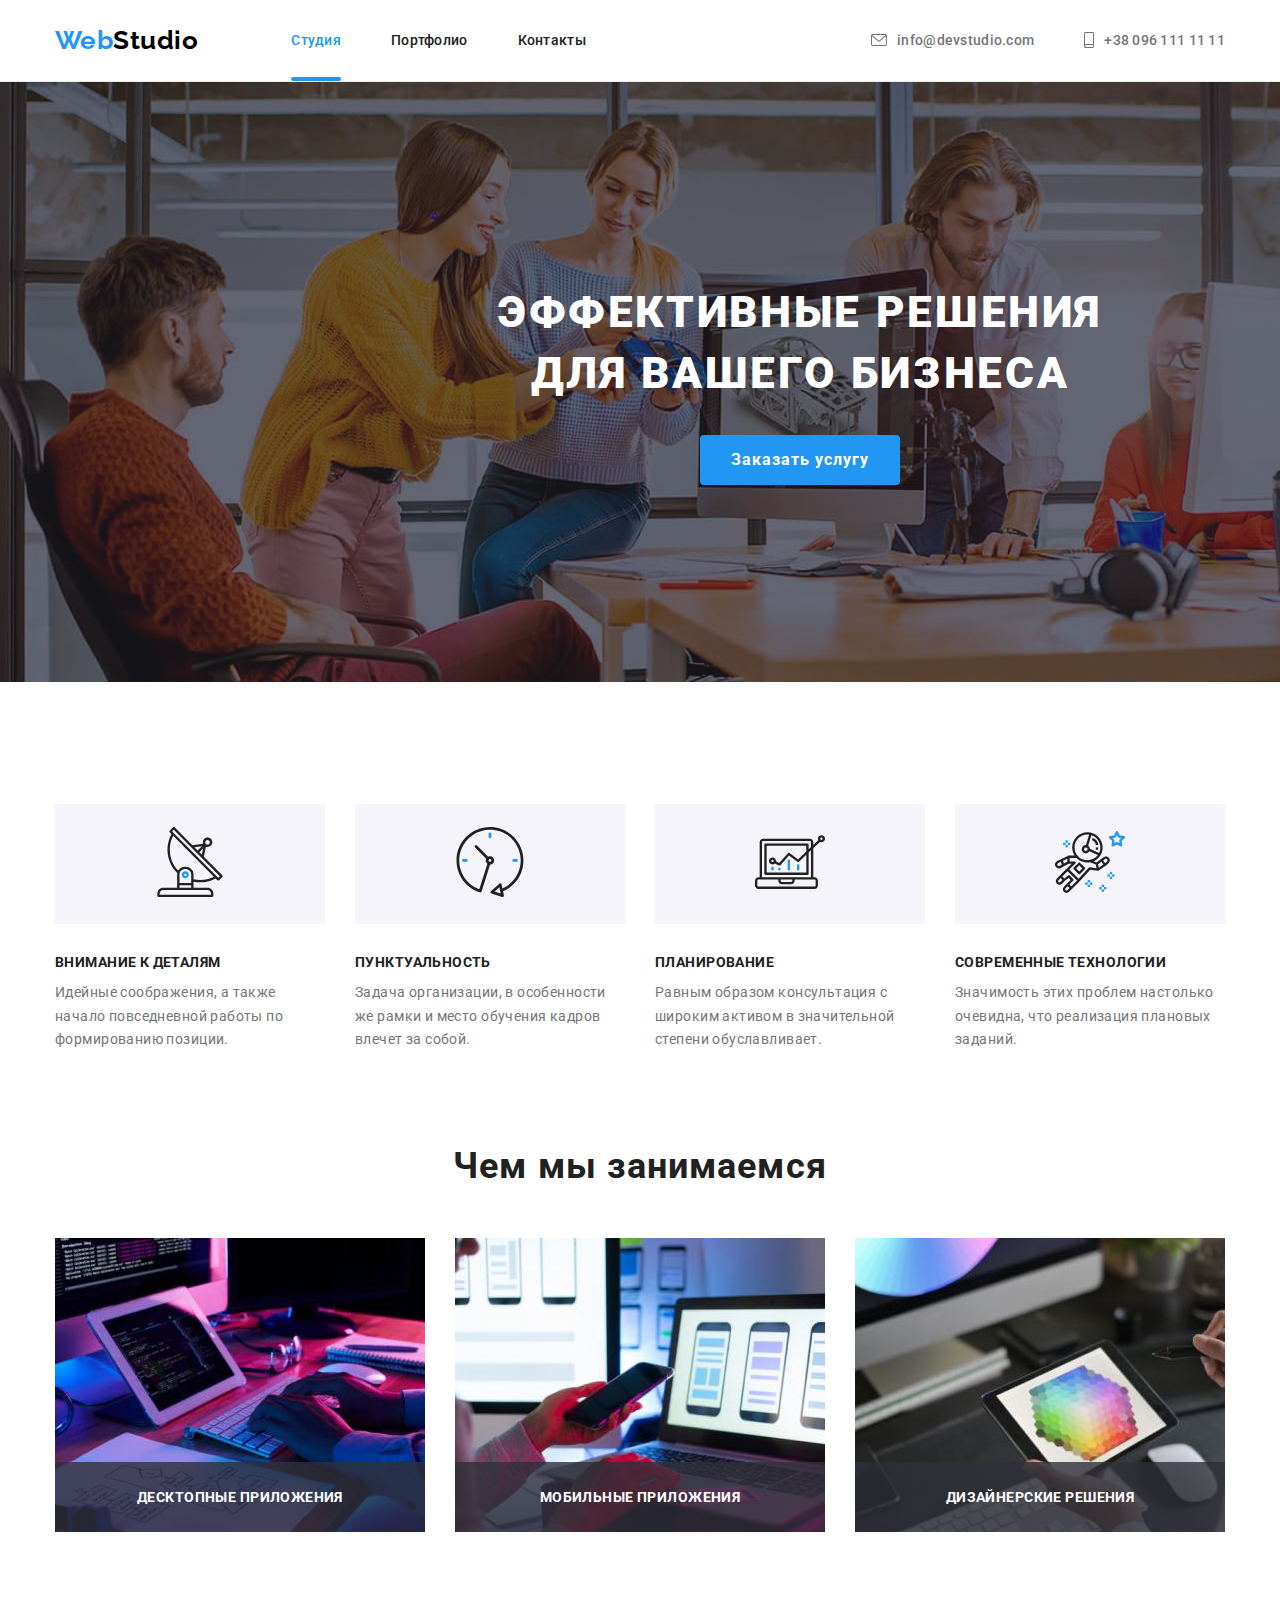
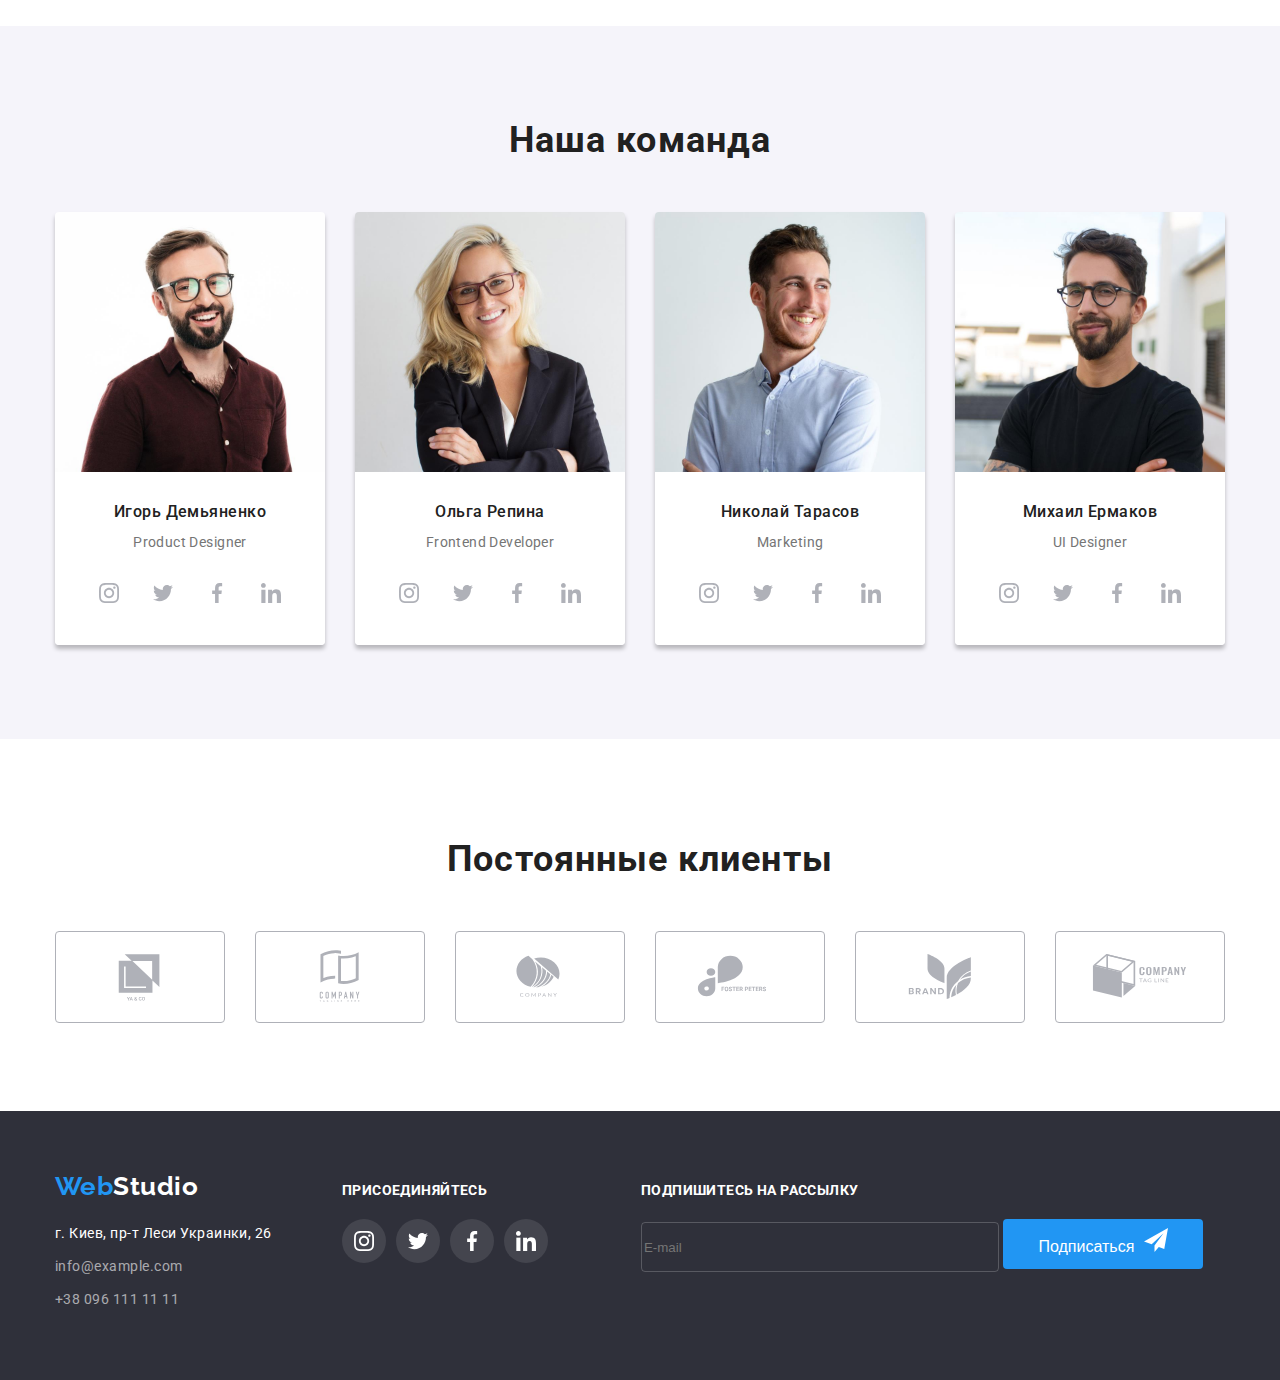
==== index.html @ 462d0d0d "hw6 ==6" ====
<!DOCTYPE html>
<html lang="ru">
<head>
  <meta charset="UTF-8">
  <meta http-equiv="X-UA-Compatible" content="IE=edge">
  <meta name="viewport" content="width=device-width, initial-scale=1.0">
  <title>Home work 2</title>
  <link rel="stylesheet" href="https://fonts.googleapis.com/css2?family=Raleway:wght@700&family=Roboto:wght@400;500;700;900&display=swap">
  <link rel="stylesheet" href="https://cdnjs.cloudflare.com/ajax/libs/modern-normalize/1.1.0/modern-normalize.min.css" 
  integrity="sha512-wpPYUAdjBVSE4KJnH1VR1HeZfpl1ub8YT/NKx4PuQ5NmX2tKuGu6U/JRp5y+Y8XG2tV+wKQpNHVUX03MfMFn9Q==" 
  crossorigin="anonymous" referrerpolicy="no-referrer" />
  <link rel="stylesheet" href="./css/styles.css">
</head>

<body class="page">
  <!--Шапка сайта -->
  <header class="header">
    <div class="container logo-head">
      <a href="./index.html" class="logo link logo-header"
      >Web<span lang="en" class="top-logo">Studio</span>
      </a>
      <nav class="nav">
        <ul class="site-nav list">
          <li class="item"> <a href="./index.html" class="studio link current"> Студия</a> </li>
          <li class="item"> <a href="./portfolio.html" class="portfolio link"> Портфолио</a> </li>
          <li class="item"> <a href="" class="contacts link"> Контакты</a> </li>
        </ul>
      </nav>
      <ul class="auth-nav list">
        <li class="item"> <a href="mailto:info@devstudio.com" 
                target="_blank" rel="noopener noreferrer"
                class="first-mail link"><svg class="mail-icon" width="16" height="12">
                  <use href="./images/icons.svg#icon-envelope"></use>
                </svg> info@devstudio.com</a> 
        </li>
        <li class="item"> <a href="tel:+380961111111" 
                class="phone link"><svg class="phone-icon" width="10" height="16" viewBox="0 0 10 16" fill="none" xmlns="http://www.w3.org/2000/svg">
                  <path
                    d="M8.5 0H1.5C0.672848 0 0 0.672848 0 1.5V14.5C0 15.3272 0.672848 16 1.5 16H8.5C9.32715 16 10 15.3272 10 14.5V1.5C10 0.672848 9.32715 0 8.5 0ZM1.5 1H8.5C8.77588 1 9 1.22412 9 1.5V12H1V1.5C1 1.22412 1.22412 1 1.5 1ZM8.5 15H1.5C1.22412 15 1 14.7759 1 14.5V13H9V14.5C9 14.7759 8.77588 15 8.5 15Z"
                     />
                  <path
                    d="M2.35355 13.7389C2.54882 13.9213 2.54882 14.2169 2.35355 14.3992C2.15828 14.5816 1.84172 14.5816 1.64645 14.3992C1.45118 14.2169 1.45118 13.9213 1.64645 13.7389C1.84172 13.5566 2.15828 13.5566 2.35355 13.7389Z"
                     />
                </svg>  +38 096 111 11 11</a> 
        </li>
      </ul>
    </div>
  </header>

  <!-- ---------- Hero ------ -->
  <main>
    <section class="section hero">
      <div class="container">
        <h1 class="hero-title">
          Эффективные решения
          для вашего бизнеса
        </h1>
        <button type="button" class="hero-button pointer" data-modal-open>Заказать услугу</button>
    </section>

    <!-------------- Особенности-->
    <section class="section property">
      <div class="container">
        <h2 class="visually-hidde">Property</h2>
        <ul class="properties list">
          <li class="item">
            <div class="property-item">
              <div class="property-link">
                <svg class="property-icon" width="70" height="70">
                  <use href="./images/icons.svg#icon-antenna-1"></use>
                </svg>
              </div>
            </div>
            <h3 class="title-description">Внимание к деталям</h3>
            <p class="section-content">Идейные соображения, а также
              начало повседневной работы по
              формированию позиции.
            </p>
          </li>
          <li class="item">
            <div class="property-item">
              <div class="property-link">
                <svg class="property-icon" width="70" height="70">
                  <use href="./images/icons.svg#icon-clock-1"></use>
                </svg>
              </div>
            </div>
            <h3 class="title-description">Пунктуальность</h3>
            <p class="section-content">Задача организации, в особенности
              же рамки и место обучения кадров
              влечет за собой.
            </p>
          </li>
          <li class="item">
            <div class="property-item">
              <div class="property-link">
                <svg class="property-icon" width="70" height="70">
                  <use href="./images/icons.svg#icon-diagram-1"></use>
                </svg>
              </div>
            </div>
            <h3 class="title-description">Планирование</h3>
            <p class="section-content"> Равным образом консультация с
              широким активом в значительной
              степени обуславливает.
            </p>
          </li>
          <li class="item">
            <div class="property-item">
              <div class="property-link">
                <svg class="property-icon" width="70" height="70">
                  <use href="./images/icons.svg#icon-astronaut-1"></use>
                </svg>
              </div>
            </div>
            <h3 class="title-description">Современные технологии</h3>
            <p class="section-content"> Значимость этих проблем настолько
              очевидна, что реализация плановых
              заданий.
            </p>
          </li>
        </ul>
      </div>
    </section>

    <!--------------- Чем занимаемся-->
    <section class="section photos">
      <div class="container">
        <h2 class="section images title-features"> Чем мы занимаемся</h2>
        <ul class="features list">
          <li class="item">
             <img src="./images/firstbox.jpg" width="370" height="294" alt="Рабочий стол"> 
            <div class="features-text-box">
              <p class="features-text">Десктопные приложения</p>
            </div>
          </li>
          <li class="item"> 
            <img src="./images/secondbox.jpg" width="370" height="294" alt="Ноутбук"> 
            <div class="features-text-box">
              <p class="features-text">Мобильные приложения</p>
            </div>
          </li>
          <li class="item">
            <img src="./images/thirdbox.jpg" width="370" height="294" alt="Планшет"> 
            <div class="features-text-box">
              <p class="features-text">Дизайнерские решения</p>
            </div>
          </li>
        </ul>
      </div>
    </section>

    <!---------------- Наша команда-->
    <section class="section team">
      <div class="container">
        <h2 class="section title list-team"> Наша команда</h2>
        <ul class="employees list">
          <li class="item">            
              <img src="./images/demyanenco.jpg" width="270" alt="Фото Демьяненко">
            <div class="signature">

              <h3 class="title-team">Игорь Демьяненко</h3>
              <p lang="en" class="section-content profession">Product Designer</p>
              <ul class="team-social-list list">
                <li class="team-social-item">
                  <a href="" class="social-link">
                    <svg  class="social-icon" width="20" height="20">
                      <use 
                        href="./images/icons.svg#icon-instagram"
                      ></use>
                    </svg>
                  </a>
                </li>
                <li class="team-social-item">
                  <a href="" class="social-link">
                    <svg class="social-icon" width="20" height="20">
                      <use href="./images/icons.svg#icon-twitter"></use>
                    </svg>
                  </a>
                </li>
                <li class="team-social-item">
                  <a href="" class="social-link">
                    <svg class="social-icon" width="20" height="20">
                      <use href="./images/icons.svg#icon-facebook"></use>
                    </svg>
                  </a>
                </li>
                <li class="team-social-item">
                  <a href="" class="social-link">
                    <svg class="social-icon" width="20" height="20">
                      <use href="./images/icons.svg#icon-linkedin"></use>
                    </svg>
                  </a>
                </li>
              </ul>
            </div>
          </li>

          <li class="item">            
              <img src="./images/repina.jpg" width="270" alt="Фото Репина">
            <div class="signature">
              <h3 class="title-team">Ольга Репина</h3>
              <p lang="en" class="section-content profession">Frontend Developer</p>
              <ul class="team-social-list list">
                <li class="team-social-item">
                  <a href="" class="social-link">
                    <svg class="social-icon" width="20" height="20">
                      <use href="./images/icons.svg#icon-instagram"></use>
                    </svg>
                  </a>
                </li>
                <li class="team-social-item">
                  <a href="" class="social-link">
                    <svg class="social-icon" width="20" height="20">
                      <use href="./images/icons.svg#icon-twitter"></use>
                    </svg>
                  </a>
                </li>
                <li class="team-social-item">
                  <a href="" class="social-link">
                    <svg class="social-icon" width="20" height="20">
                      <use href="./images/icons.svg#icon-facebook"></use>
                    </svg>
                  </a>
                </li>
                <li class="team-social-item">
                  <a href="" class="social-link">
                    <svg class="social-icon" width="20" height="20">
                      <use href="./images/icons.svg#icon-linkedin"></use>
                    </svg>
                  </a>
                </li>
              </ul>
            </div>
          </li>

          <li class="item">            
              <img src="./images/tarasov.jpg" width="270" alt="Фото Тарасов">
            <div class="signature">
              <h3 class="title-team">Николай Тарасов</h3>
              <p lang="en" class="section-content profession">Marketing</p>
              <ul class="team-social-list list">
                <li class="team-social-item">
                  <a href="" class="social-link">
                    <svg class="social-icon" width="20" height="20">
                      <use href="./images/icons.svg#icon-instagram"></use>
                    </svg>
                  </a>
                </li>
                <li class="team-social-item">
                  <a href="" class="social-link">
                    <svg class="social-icon" width="20" height="20">
                      <use href="./images/icons.svg#icon-twitter"></use>
                    </svg>
                  </a>
                </li>
                <li class="team-social-item">
                  <a href="" class="social-link">
                    <svg class="social-icon" width="20" height="20">
                      <use href="./images/icons.svg#icon-facebook"></use>
                    </svg>
                  </a>
                </li>
                <li class="team-social-item">
                  <a href="" class="social-link">
                    <svg class="social-icon" width="20" height="20">
                      <use href="./images/icons.svg#icon-linkedin"></use>
                    </svg>
                  </a>
                </li>
              </ul>
            </div>
          </li>

          <li class="item">            
              <img src="./images/ermakov.jpg" width="270" alt="Фото Ермаков">
            <div class="signature">
              <h3 class="title-team">Михаил Ермаков</h3>
              <p lang="en" class="section-content profession">UI Designer</p>
              <ul class="team-social-list list">
                <li class="team-social-item">
                  <a href="" class="social-link">
                    <svg class="social-icon" width="20" height="20">
                      <use href="./images/icons.svg#icon-instagram"></use>
                    </svg>
                  </a>
                </li>
                <li class="team-social-item">
                  <a href="" class="social-link">
                    <svg class="social-icon" width="20" height="20">
                      <use href="./images/icons.svg#icon-twitter"></use>
                    </svg>
                  </a>
                </li>
                <li class="team-social-item">
                  <a href="" class="social-link">
                    <svg class="social-icon" width="20" height="20">
                      <use href="./images/icons.svg#icon-facebook"></use>
                    </svg>
                  </a>
                </li>
                <li class="team-social-item">
                  <a href="" class="social-link">
                    <svg class="social-icon" width="20" height="20">
                      <use href="./images/icons.svg#icon-linkedin"></use>
                    </svg>
                  </a>
                </li>
              </ul>
            </div>
          </li>
        </ul>
      </div>
    </section>
  </main>

  <section class="customers section">
    <div class="container">
      <div class="customers-box">
      <h2 class="customers-title title">Постоянные клиенты</h2>
      <ul class="customers-list list">
        <li class="customers-item">
          <a href="" class="customers-link">
            <svg class="customers-icon" width="106" height="60">
              <use href="./images/icons.svg#icon-Logo1"></use>
            </svg>
          </a>
        </li>
        <li class="customers-item">
          <a href="" class="customers-link">
            <svg class="customers-icon" width="106" height="60">
              <use href="./images/icons.svg#icon-Logo2"></use>
            </svg>
          </a>
        </li>
        <li class="customers-item">
          <a href="" class="customers-link">
            <svg class="customers-icon" width="106" height="60">
              <use href="./images/icons.svg#icon-Logo3"></use>
            </svg>
          </a>
        </li>
        <li class="customers-item">
          <a href="" class="customers-link">
            <svg class="customers-icon" width="106" height="60">
              <use href="./images/icons.svg#icon-Logo4"></use>
            </svg>
          </a>
        </li>
        <li class="customers-item">
          <a href="" class="customers-link">
            <svg class="customers-icon" width="106" height="60">
              <use href="./images/icons.svg#icon-Logo5"></use>
            </svg>
          </a>
        </li>
        <li class="customers-item">
          <a href="" class="customers-link">
            <svg class="customers-icon" width="106" height="60">
              <use href="./images/icons.svg#icon-Logo6"></use>
            </svg>
          </a>
        </li>
      </ul>
      </div>
    </div>
  </section>


  <!------------------------------------- Подвал----------->
  <footer class="footer">
    <div class="container bottom">

      <div class="address-box">
        <a href="./index.html" class="logo link logo-footer">Web<span class="down logo link">Studio</span></a>
        <address>
          <ul class="address list">
            <li class="city"> г. Киев, пр-т Леси Украинки, 26 </li>
            <li> <a href="mailto:info@example.com" class="mail link">info@example.com</a> </li>
            <li> <a href="tel:+380961111111" class="phone link"> +38 096 111 11 11</a> </li>
          </ul>
        </address>
      </div>

      <div class="connect">
        <p class="connect-title">присоединяйтесь</p>
        <ul class="team-social-list list">
          <li class="footer-social-item">
            <a href="" class="footer-social-link">
              <svg class="footer-social-icon" width="20" height="20">
                <use href="./images/icons.svg#icon-instagram"></use>
              </svg>
            </a>
          </li>
          <li class="footer-social-item">
            <a href="" class="footer-social-link">
              <svg class="footer-social-icon" width="20" height="20">
                <use href="./images/icons.svg#icon-twitter"></use>
              </svg>
            </a>
          </li>
          <li class="footer-social-item">
            <a href="" class="footer-social-link">
              <svg class="footer-social-icon" width="20" height="20">
                <use href="./images/icons.svg#icon-facebook"></use>
              </svg>
            </a>
          </li>
          <li class="footer-social-item">
            <a href="" class="footer-social-link">
              <svg class="footer-social-icon" width="20" height="20">
                <use href="./images/icons.svg#icon-linkedin"></use>
              </svg>
            </a>
          </li>
        </ul>
      </div>

      <section class="online">
        <h2 class="online-title">Подпишитесь на рассылку</h2>
        <form action="#" class="online-form">
          <input 
            type="email" 
            name="online-mail"
            class="online-input"
            placeholder="E-mail"
            required          
          >
          <button type="submit" class="online-button">
            Подписаться<svg class="online-button-icon"
              width="24"
              height="24"
             ><use
                href="./images/icons.svg#icon-icon-send"
             >
             </use>
            </svg>
          </button>            
        </form>
      </section>


    </div>
  </footer>


<!---------------- Backdrop --------->
  <div class="backdrop is-hidden" data-modal>
    <div class="modal">
      <button type="button" class="modal-close" data-modal-close>
        <a href="" class="modal-close-button">
          <svg class="icon-close" width="30" height="30">
            <use href="./images/icons.svg#icon-close"></use>
          </svg>
        </a>
      </button>
      <p class="modal-title">Оставьте свои данные, мы вам перезвоним</p>

      <form action="#" class="modal-form">
        <div class="modal-form-field">
          <label for="user-name" class="modal-input-text">Имя</label>
          <div class="modal-input-wrap">
            <input 
              type="text"
              minlength="2"
              name="user-name"
              class="modal-input"
              required
              id="user-name"              
            />
            <svg class="input-icon" width="18" height="18"> 
              <use
                href="./images/icons.svg#icon-person-black-18dp-1"
              ></use>
            </svg>
          </div>
        </div>

        <div class="modal-form-field">
          <label for="user-phone" class="modal-input-text">Телефон</label>
          <div class="modal-input-wrap">
            <input 
              type="tel" 
              name="user-phone" 
              class="modal-input" 
              required 
              id="user-phone" 
            />
            <svg class="input-icon" width="18" height="18">
              <use href="./images/icons.svg#icon-phone-black-18dp-1"></use>
            </svg>
          </div>          
        </div>

        <div class="modal-form-field">
          <label for="user-email" class="modal-input-text">Почта</label>
          <div class="modal-input-wrap">
            <input 
              type="email" 
              name="user-email" 
              class="modal-input" 
              required 
              id="user-email" 
            />
            <svg class="input-icon" width="18" height="18">
              <use href="./images/icons.svg#icon-email-black-18dp-1"></use>
            </svg>
          </div>
        </div>

        <div class="modal-form-field">
          <label for="user-text" class="modal-input-text">Комментарий</label>
          <div class="modal-input-wrap">
            <textarea 
              name="user-text" 
              class="modal-text" 
              required 
              id="user-text" 
              placeholder="Введите текст"
            ></textarea>
          </div>
        </div>

        <div class="modal-form-field ">
          <input 
            type="checkbox" 
            name="policy"
            id="modal-check"
            class="modal-check visually-hidden"
          />
          <label for="modal-check" 
          class="modal-check-text">
          <span><svg class="icon-check" width="16" height="15">
              <use href="./images/icons.svg#icon-check"></use>
            </svg>
          </span>
           <p class="modal-check-text">
              Соглашаюсь с рассылкой и принимаю
           </p>
           <a href="" class="modal-check-link link">
              Условия договора
           </a>

          </label>
        </div>

        <button type="submit" class="modal-submit-button">
          Отправить
        </button>

      </form>
    </div>
  </div>

  <script src="./js/modal.js"></script>
</body>
</html>
---- css/styles.css ----
/* цвет Абзацев 212121 
  цвет текста 757575
  цвет лого 2196f3
  цвет лого 000000
  акцент ffffff
  фон ffffff  
  фон команда f5f4fa
*/

:root {
  --primary-text-color: #757575;
  --title-text-color: #212121;
  --accent-color: #ffffff;
  --background-color: #f5f4fa;
  --accent-text-color: #2196f3;
  --background-hero: #2f303a;
  --address-color: #c4c4c4;
  --logo-color: #000000;
  --header-border: #ececec;
  --address-color: rgba(255, 255, 255, 0.6);
  --social-link-color: #afb1b8;
  --button-shadow: rgba(0, 0, 0, 0.25);
  --footer-social-link-color: rgba(255, 255, 255, 0.1);
  --input-form-border: rgba(255, 255, 255, 0.2);
  --time-duration: 500ms;
  --features-background-color: rgba(47, 48, 58, 0.8);
  --top-box-color: rgba(33, 150, 243, 0.9);
  --backdrop-color: rgba(0, 0, 0, 0.2);
}

html {
  box-sizing: border-box;
}

*,
*::before,
*::after {
  box-sizing: inherit;
}

p,
h1,
h2,
h3,
h4,
h5,
h6 {
  margin: 0;
}

img {
  display: block;
  max-width: 100%;
  height: auto;
}

.visually-hidden {
  position: absolute;
  width: 1px;
  height: 1px;
  margin: -1px;
  border: 0;
  padding: 0;
  white-space: nowrap;
  clip-path: inset(100%);
  clip: rect(0 0 0 0);
  overflow: hidden;
}

.page {
  margin: 0;

  background-color: var(--accent-color);
  color: var(--primary-text-color);
  font-family: Roboto, sans-serif;
  font-style: normal;
  letter-spacing: 0.03em;
}

.container {
  text-align: center;
  width: 1200px;
  margin: 0px auto;
  padding: 0 15px;
}

.header {
  border-bottom: 1px solid var(--header-border);
}

.logo-head {
  display: flex;
  align-items: center;
}

.link {
  text-decoration: none;
  color: inherit;
  transition: color var(--time-duration) cubic-bezier(0.4, 0, 0.2, 1);
}

.logo {
  color: var(--accent-text-color);
  font-family: Raleway, sans-serif;
  font-weight: 700;
  font-size: 26px;
  line-height: 1.2;
  transition: color var(--time-duration) cubic-bezier(0.4, 0, 0.2, 1);
}

.top-logo {
  color: var(--logo-color);
}

.logo-header .logo{
  padding-top: 24px;
  padding-bottom: 24px;
}

.down,
.city {
  color: var(--accent-color);
}
.logo:hover {
  color: var(--accent-text-color);
}

.list {
  list-style: none;
  padding: 0;
  margin: 0;
}

/* site nav */

.nav {
  margin-left: 93px;
}
.site-nav {
  display: flex;

  color: var(--title-text-color);
  font-weight: 500;
  font-size: 14px;
  line-height: 1.2;
  letter-spacing: 0.02em;
  transition: color var(--time-duration) cubic-bezier(0.4, 0, 0.2, 1);
}

.site-nav .item + .item {
  margin-left: 50px;
}

.site-nav .studio,
.site-nav .portfolio,
.site-nav .contacts {
  color: var(--title-text-color);
  padding-top: 32px;
  padding-bottom: 32px;
  display: block;
  transition: color var(--time-duration) cubic-bezier(0.4, 0, 0.2, 1);
}

.site-nav .link:hover,
.site-nav .link:focus,
.site-nav .link.current {
  color: var(--accent-text-color);
}

.site-nav .link {
  position: relative;
}
.site-nav .link.current::after {
  position: absolute;
  content: "";
  width: 100%;
  height: 4px;
  background-color: var(--accent-text-color);
  left: 0;
  bottom: 0;
  border: 1px solid var(--logo-color)
  box-sizing: border-box;
  border-radius: 2px;
}

/* -------------auth-nav ----------- */
.auth-nav {
  display: flex;
  margin-left: auto;
  transition: color var(--time-duration) cubic-bezier(0.4, 0, 0.2, 1);
}

.auth-nav .item + .item {
  margin-left: 50px;
}

.auth-nav .mail,
.auth-nav .phone,
.auth-nav .first-mail {
  display: flex;
  color: var(--primary-text-color);
  font-weight: 500;
  font-size: 14px;
  line-height: 1.2;
  letter-spacing: 0.02em;
  padding: 32px 0;
  align-items: center;
  transition: color var(--time-duration) cubic-bezier(0.4, 0, 0.2, 1);
}

.auth-nav .link:hover,
.auth-nav .link:focus {
  color: var(--accent-text-color);
}

.auth-nav .link:hover .mail-icon,
.auth-nav .link:focus .mail-icon,
.auth-nav .link:hover .phone-icon,
.auth-nav .link:focus .phone-icon {
  fill: var(--accent-text-color);
}

.mail-icon,
.phone-icon {
  fill: currentColor;
  margin-right: 10px;
  transition: fill var(--time-duration)  cubic-bezier(0.4, 0, 0.2, 1);
}

/*--------------- Hero------*/
.hero-title,
.hero-button {
  color: var(--accent-color);
}

.hero-title {
  width: 696px;
  margin: 0 auto 30px;
  font-weight: 900;
  font-size: 44px;
  line-height: 1.4;
  letter-spacing: 0.06em;
  text-transform: uppercase;
}

.hero-button {
  text-align: center;
  width: 200px;
  height: 50px;
  border-radius: 4px;
  border: 0;

  background-color: var(--accent-text-color);
  font-family: Roboto, sans-serif;
  font-weight: 700;
  font-size: 16px;
  line-height: 1.9;
  letter-spacing: 0.06em;
  cursor: pointer;
}

.hero {
  padding-top: 200px;
  padding-bottom: 200px;
  background-color: var(--background-hero);
  background-image: linear-gradient(
      rgba(47, 48, 58, 0.4),
      rgba(47, 48, 58, 0.4)
    ),
    url(../images/hero-bg.jpg);
  width: 1600px;
  height: 600px;
  background-repeat: no-repeat;
  background-position: 50% 50%;
  background-size: cover;
  margin: 0 auto;
}

.property {
  padding-bottom: 94px;
  padding-top: 94px;
}

.section .title {
  color: var(--title-text-color);
  font-weight: 700;
  font-size: 18px;
  line-height: 2;
  letter-spacing: 0.06em;
}
/* -------Team------------ */
.title-features {
  display: inline;
  margin-right: auto;
  margin-bottom: 50px;
}

.photos {
  padding-bottom: 94px;
}

.features {
  display: flex;
}

.features .item {
  position: relative;
}

.features .item + .item {
  margin-left: 30px;
}

.features-text {
  color: var(--accent-color);
  font-weight: 700;
  font-size: 14px;
  line-height: 1.2;
  letter-spacing: 0.03em;
  text-transform: uppercase;
}

.features-text-box {
  position: absolute;
  background-color: var(--features-background-color);
  width: 370px;
  height: 70px;
  bottom: 0;  
  display: flex;
  justify-content: center;
  align-items: center;
}

.employees {
  display: flex;
}

.employees .item {
  border-radius: 4px;
  box-shadow: 0 4px 4px 0 var(--button-shadow);
  overflow: hidden;
}

.employees .item + .item {
  margin-left: 30px;
}

.properties {
  display: flex;
}

.properties .item {
  margin-right: 30px;
  width: 270px;
}

.properties .item:last-child {
  margin-right: 0;
}

.property-item {
  display: flex;
  background-color: var(--background-color);
  width: 270px;
  height: 120px;
  justify-content: center;
  align-items: center;
  margin-bottom: 30px;
}

/* --------Social links------------- */

.team-social-list {
  display: flex;
  justify-content: center;
}

.team-social-item {
  background-color: var(--accent-color);
  width: 44px;
  height: 44px;
  border-radius: 50%;
  transition: background-color var(--time-duration) cubic-bezier(0.4, 0, 0.2, 1);
}

.team-social-item + .team-social-item {
  margin-left: 10px;
}

.social-link {
  width: 100%;
  height: 100%;
  display: flex;
  align-items: center;
  justify-content: center;
  border-radius: 50%;
  transition: color var(--time-duration) cubic-bezier(0.4, 0, 0.2, 1), 
  background-color var(--time-duration) cubic-bezier(0.4, 0, 0.2, 1);  
}

.social-icon {
  fill: var(--social-link-color);
  transition: fill var(--time-duration) cubic-bezier(0.4, 0, 0.2, 1);
}

.social-link:hover .social-icon,
.social-link:focus .social-icon {
  fill: var(--accent-color);
}

.social-link:hover,
.social-link:focus {
  background-color: var(--accent-text-color);
}

.customers {
  justify-content: center;
  padding-top: 100px;
  padding-bottom: 88px;
}

.customers-title {
  margin-bottom: 50px;
}

.customers-list {
  display: flex;
  justify-content: center;
}

.customers-item {
  background-color: var(--accent-color);
  width: 170px;
  height: 92px;
  border: 1px solid var(--social-link-color);
  box-sizing: border-box;
  border-radius: 4px;
  transition: color var(--time-duration) cubic-bezier(0.4, 0, 0.2, 1);
}

.customers-item + .customers-item {
  margin-left: 30px;
}

.customers-link {
  width: 100%;
  height: 100%;
  display: flex;
  align-items: center;
  justify-content: center;
  transition: color var(--time-duration)  cubic-bezier(0.4, 0, 0.2, 1);
}

.customers-icon {
  fill: var(--social-link-color);
  transition: fill var(--time-duration) cubic-bezier(0.4, 0, 0.2, 1);
}

.customers-item:hover,
.customers-item:focus {
  border: 1px solid var(--accent-text-color);
  box-sizing: border-box;
  border-radius: 4px;
}

.customers-link:hover,
.customers-link:focus {
  background-color: var(--accent-color);
}

.customers-link:hover .customers-icon,
.customers-link:focus .customers-icon {
  fill: var(--accent-text-color);
}

.projects {
  display: flex;
  flex-wrap: wrap;

  padding-left: 0;
  padding-right: 0;
  transition: color var(--time-duration) cubic-bezier(0.4, 0, 0.2, 1);
}

.projects .item {
  text-align: left;
  width: 370px;
  height: 404px;
  margin-right: 30px;
  transition: color var(--time-duration) cubic-bezier(0.4, 0, 0.2, 1);
}

.project-wrap {
  display: block;
}

.projects .project-wrap:hover,
.projects .project-wrap:focus {
  box-shadow: 0 4px 4px 0 var(--button-shadow);
}

.projects .project-wrap:hover .project-top-text,
.projects .project-wrap:focus .project-top-text {
  transform: translateY(0);
}


.projects .item:nth-child(3n) {
  margin-right: 0;
}

.projects .item:nth-child(n + 3) {
  margin-bottom: 30px;
}

.projects .item:nth-last-child(-n + 3) {
  margin-bottom: 0;
}

.section .images {
  display: block;
}

.section .customers-title,
.section .images,
.section .list-team {
  color: var(--title-text-color);
  font-weight: 700;
  font-size: 36px;
  line-height: 1.16;
  text-align: center;
  letter-spacing: 0.03em;
}

.section .list-team {
  margin-bottom: 50px;
}

.signature {
  background-color: var(--accent-color);
  padding: 30px;
}

.title-description {
  margin-bottom: 10px;
  text-align: left;
  color: var(--title-text-color);
  font-weight: 700;
  font-size: 14px;
  line-height: 1.2;
  letter-spacing: 0.03em;
  text-transform: uppercase;
}

.title {
  color: var(--title-text-color);
  letter-spacing: 0.06em;
}

.title-team {
  color: var(--title-text-color);
  font-weight: 500;
  font-size: 16px;
  line-height: 1.2;
  text-align: center;
  margin-bottom: 10px;
}
.section-content {
  text-align: left;
  color: var(--primary-text-color);
  font-weight: 400;
  font-size: 14px;
  line-height: 1.71;
  letter-spacing: 0.03em;
}

.profession {
  text-align: center;
  margin-bottom: 16px;
}

.team {
  background-color: var(--background-color);
  padding-bottom: 94px;
  padding-top: 94px;
}

.portfolio-section {
  padding: 94px 0;
  transition: color var(--time-duration) cubic-bezier(0.4, 0, 0.2, 1);
}

.portfolio-btns {
  display: flex;
  justify-content: center;
  align-self: center;
  margin-bottom: 50px; 
}

.btns-list:first-child {
  margin-left: 0;
}

.btns-list {
  margin-left: 8px;
  transition: background-color var(--time-duration) cubic-bezier(0.4, 0, 0.2, 1);
}

.portfolio-button {
  border-radius: 4px;
  padding: 6px 22px;
  border: 0;

  background-color: var(--background-color);
  color: var(--title-text-color);
  font-weight: 500;
  font-size: 16px;
  line-height: 1.6;
  cursor: pointer;
  transition: color var(--time-duration) cubic-bezier(0.4, 0, 0.2, 1),
  background-color var(--time-duration) cubic-bezier(0.4, 0, 0.2, 1);
}

.portfolio-button:hover,
.portfolio-button:focus,
.portfolio-button:active,
.portfolio-btns .current {
  background-color: var(--accent-text-color);
  color: var(--accent-color);
  box-shadow: 0 4px 4px 0 var(--button-shadow);
}

.title .sites {
  font-weight: 700;
  font-size: 18px;
  line-height: 2;
  letter-spacing: 0.06em;
  margin-bottom: 4px;
}

.description-photo {
  padding: 20px 24px;
  border: 1px solid var(--header-border);
  border-top: 0;
}

.section .content {
  color: var(--primary-text-color);
  font-size: 16px;
  line-height: 1.87;
}

.project-item-wrap {
  position: relative;
  overflow: hidden;
}

.project-top-text {
  position: absolute;
  top: 0;
  left: 0;
  height: 100%;
  color: var(--accent-color);
  background-color: var(--top-box-color);
  font-size: 18px;
  line-height: 1.55;
  letter-spacing: 0.03em;
  padding: 63px 24px;
  transform: translateY(101%);
  transition: transform var(--time-duration);
}


/* -----------Footer------ */

.address .link {
  color: var(--address-color);
}

.footer {
  display: flex;
  padding-top: 60px;
  padding-bottom: 60px;
  background-color: var(--background-hero);
}

.bottom {
  text-align: left;
  display: flex;
}

.footer .bottom {
  align-items: baseline;
}

.page {
  color: var(--address-color);
}

.footer .mail,
.footer .phone,
.footer .city {
  font-size: 14px;
  font-weight: 400;
  font-style: normal;
  line-height: 1.7;
  display: block;
  margin-bottom: 9px;
}

.bottom .logo {
  display: flex;
}

.bottom .down {
  /* margin-bottom: 20px; */
}

.logo-footer {
  margin-bottom: 20px;
}

.address-row {
  margin-bottom: 9px;
}

.address .link:focus,
.address .link:hover {
  color: var(--accent-text-color);
}

.connect {
  margin-left: 70px;
}

.connect-title {
  color: var(--accent-color);
  margin-bottom: 20px;
  font-weight: 700;
  font-size: 14px;
  line-height: 1.2;
  letter-spacing: 0.03em;
  text-transform: uppercase;
}

.footer-social-item { 
  border-radius: 50%;
  width: 44px;
  height: 44px;
  transition: background-color var(--time-duration) cubic-bezier(0.4, 0, 0.2, 1);
}

.footer-social-link {
  width: 100%;
  height: 100%;
  display: flex;
  align-items: center;
  justify-content: center;
  border-radius: 50%;
  transition: background-color var(--time-duration) cubic-bezier(0.4, 0, 0.2, 1);
  /* color var(--time-duration) cubic-bezier(0.4, 0, 0.2, 1);   */
  background-color: var(--footer-social-link-color);
}
.footer-social-item + .footer-social-item {
  margin-left: 10px;
}

.footer-social-icon {
  fill: var(--accent-color);
  transition: fill var(--time-duration) cubic-bezier(0.4, 0, 0.2, 1);
}

.footer-social-link:hover .footer-social-icon,
.footer-social-link:focus .footer-social-icon {
  fill: var(--accent-color);
}

.footer-social-link:hover,
.footer-social-link:focus {
  background-color: var(--accent-text-color);
}

.online {
  margin-left: 93px;
}

.online-input {
  background-color: transparent;
  width: 358px;
  height: 50px;
  border: 1px solid var(--input-form-border);
  border-radius: 4px;
  outline: none;
  /* padding-left: 25px; */
  /* padding-right: 25px; */
  background-color: transparent;
  color: var(--accent-color);
  transition: border-color var(--time-duration) cubic-bezier(0.4, 0, 0.2, 1);
}


.online-title {
  color: var(--accent-color);
  margin-bottom: 20px;
  font-weight: 700;
  font-size: 14px;
  line-height: 1.2;
  letter-spacing: 0.03em;
  text-transform: uppercase;
}

.online-button {
  border-radius: 4px;
  padding: 6px 22px;
  border: 0;
  align-items: center;

  background-color: var(--accent-text-color);
  color: var(--accent-color);

  width: 200px;
  height: 50px;
  font-weight: 500;
  font-size: 16px;
  line-height: 1.6;
  cursor: pointer;
  transition: color var(--time-duration) cubic-bezier(0.4, 0, 0.2, 1),
  background-color var(--time-duration) cubic-bezier(0.4, 0, 0.2, 1);

}

.online-button-icon {
  margin-left: 10px;
  transition: fill var(--time-duration) cubic-bezier(0.4, 0, 0.2, 1);
}



.backdrop {
  position: fixed;
  width: 100vw;
  height: 100vh;
  background-color: var(--backdrop-color);  
  top: 0;
  left: 0;
  transition: opacity var(--time-duration), visibility var(--time-duration);
}

.modal {
  position: absolute;
  padding: 40px;
  top: 50%;
  left: 50%;
  transform: rotate(0) translate(-50%, -50%);
  transition: transform var(--time-duration);
  width: 528px;
  height: 581px;
  background-color: var(--background-color);
  border-radius: 5px;
}

.modal-form {
  top: 102px;
  /* margin-top: 12px; */
  /* margin-bottom: 20px; */
}

.modal-form-field {
  margin-bottom: 10px;
}

.modal-form-field:last-child {
  margin-bottom: 0;
}

.modal-input-wrap {
  position: relative;
}

.modal-input-text {
  font-size: 12px;
  display: block;
  margin-bottom: 5px;
  color: var(--logo-color);
}

.modal-input {
  width: 100%;
  height: 58px;
  border: 1px solid var(--input-form-border);
  border-radius: 4px;
  padding-left: 48px;
  padding-right: 31px;
  outline: none;
  background-color: transparent;
  transition: border-color var(--time-duration) cubic-bezier(0.4, 0, 0.2, 1);
  color: var(--logo-color);
}

.modal-input:focus + .input-icon,
.modal-input:hover + .input-icon
 {
    fill: var(--accent-text-color);
}


.modal-text {
    width: 100%;
    height: 100px;
    border: 1px solid var(--input-form-border);
    border-radius: 4px;
    outline: none;
    padding: 10px;
    resize: none;
    background-color: transparent;
    color:var(--logo-color);
    transition: border-color var(--time-duration) cubic-bezier(0.4, 0, 0.2, 1);
}

.input-icon {
  position: absolute;
  top: 50%;
  transform: translateY(-50%);
  left: 12px;
  transition: fill var(--time-duration) cubic-bezier(0.4, 0, 0.2, 1);
}

.icon-close {
  transition: fill var(--time-duration) cubic-bezier(0.4, 0, 0.2, 1);
}

.icon-close:hover {
  fill: var(--accent-text-color);
}

.modal-close-button {
  position: absolute;
  top: 6px;
  right: 6px;
  width: 30px;
  height: 30px;
  background-color: transparent;
  border-radius: 50%;
  border: 1px solid var(--address-color);
  display: flex;
  align-items: center;
  justify-content: center;
  /* transition: color var(--time-duration) cubic-bezier(0.4, 0, 0.2, 1); */
}

.modal-title {
  position: absolute;
  font-weight: 700;
  font-size: 20px;
  line-height: 1.15;
  text-align: center;
  letter-spacing: 0.03em;
  color: var(--title-text-color);
  margin-bottom: 12px;
}

.modal-submit-button {
  border-radius: 4px;
  padding: 10px 53px;
  border: 0;

  background-color: var(--accent-text-color);
  color: var(--accent-color);

  width: 200px;
  height: 50px;
  font-weight: 500;
  font-size: 16px;
  line-height: 1.6;
  cursor: pointer;
  transition: color var(--time-duration) cubic-bezier(0.4, 0, 0.2, 1),
  background-color var(--time-duration) cubic-bezier(0.4, 0, 0.2, 1);
  margin: 0 auto;
}

.modal-check {
  

}

.modal-check-text {
  display: flex;
  color: var(--primary-text-color);

  font-weight: 400;
  font-size: 14px;
  line-height: 1.71;
  letter-spacing: 0.03em;
}

.modal-check-text span {
    width: 16px;
    height: 15px;
    border: 2px solid var(--logo-color);
    margin-right: 5px;
    border-radius: 2px;
    display: flex;
    align-items: center;
    justify-content: center;
}

.modal-check-link {
  color: var(--accent-text-color);

  font-weight: 400;
  font-size: 14px;
  line-height: 1.71;
  letter-spacing: 0.03em;
  text-decoration-line: underline;
}

.modal-check:checked + .modal-check-text .icon-check {
    fill: var(--accent-text-color);
}


.icon-check {
  fill:transparent
}

.is-hidden {
  visibility: hidden;
  opacity: 0;
  pointer-events: none;
}

.backdrop.is-hidden .modal {
  transform: rotate(90deg);
}
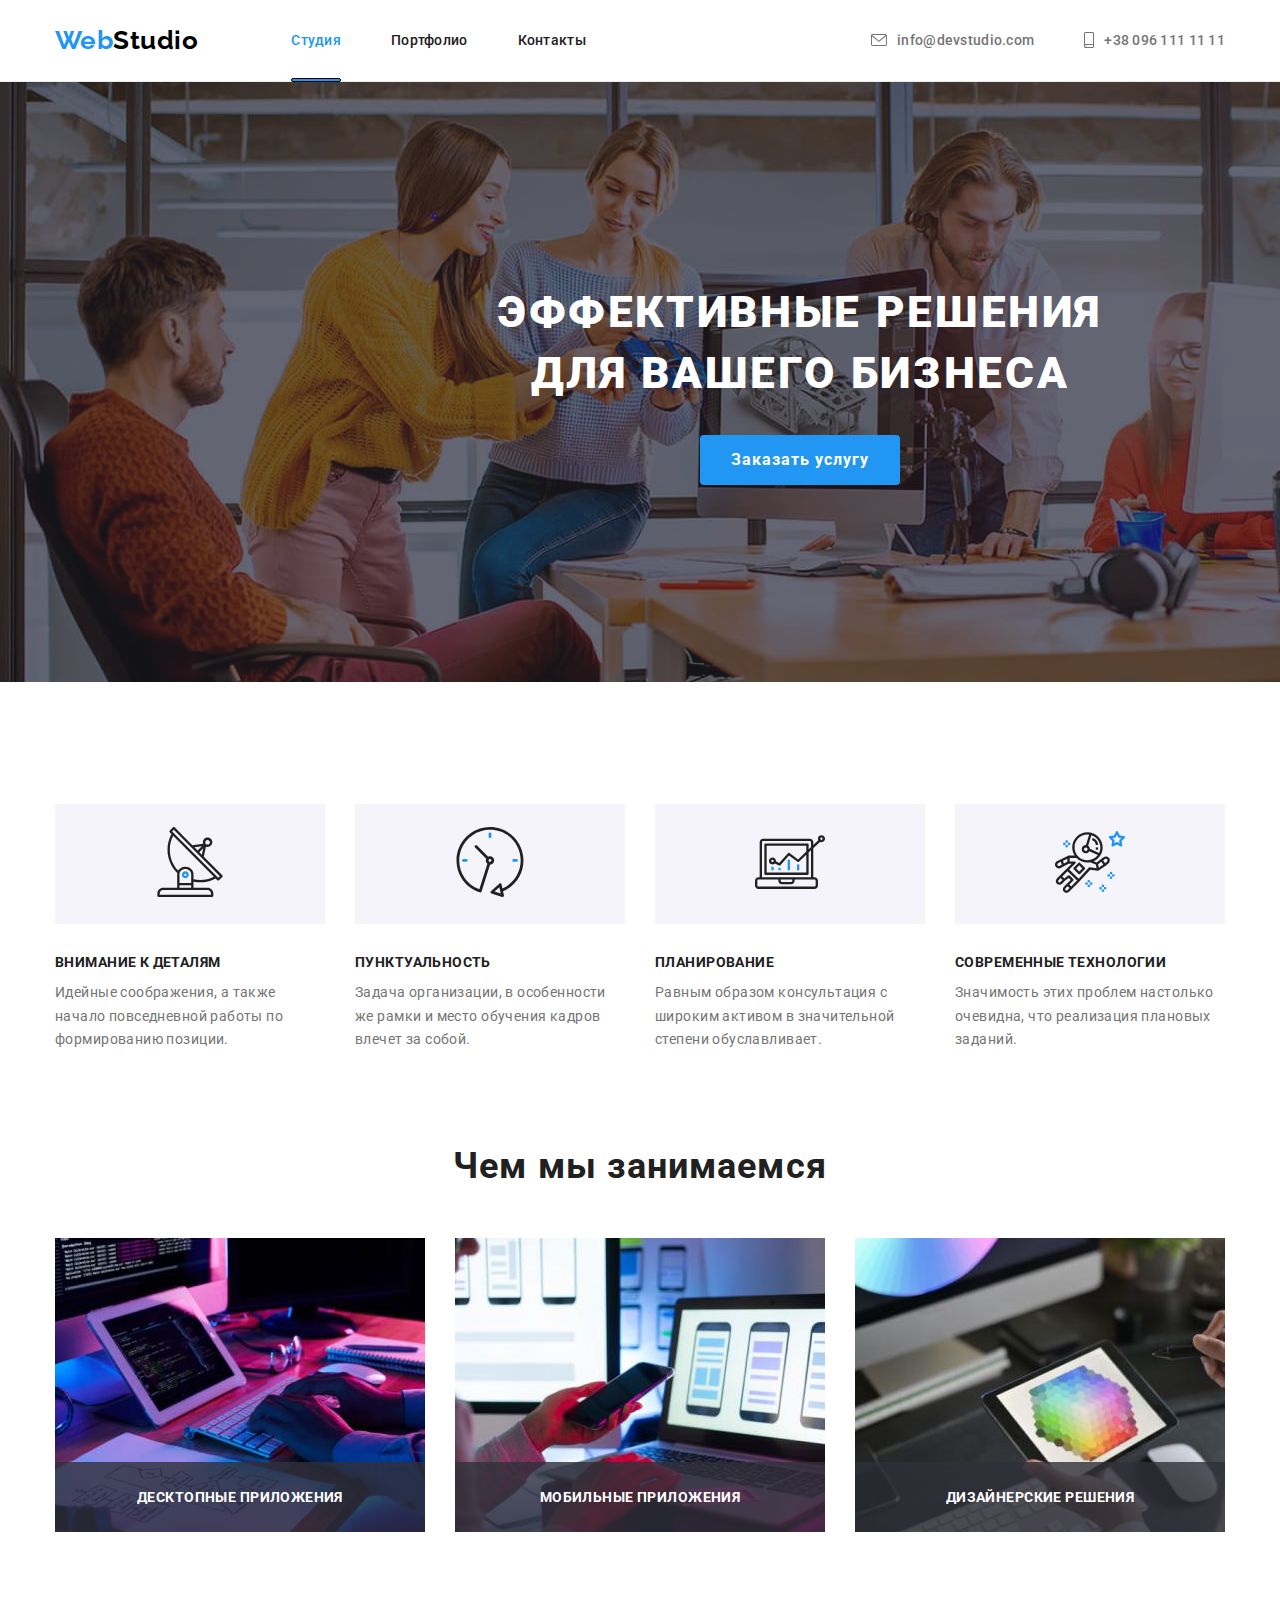
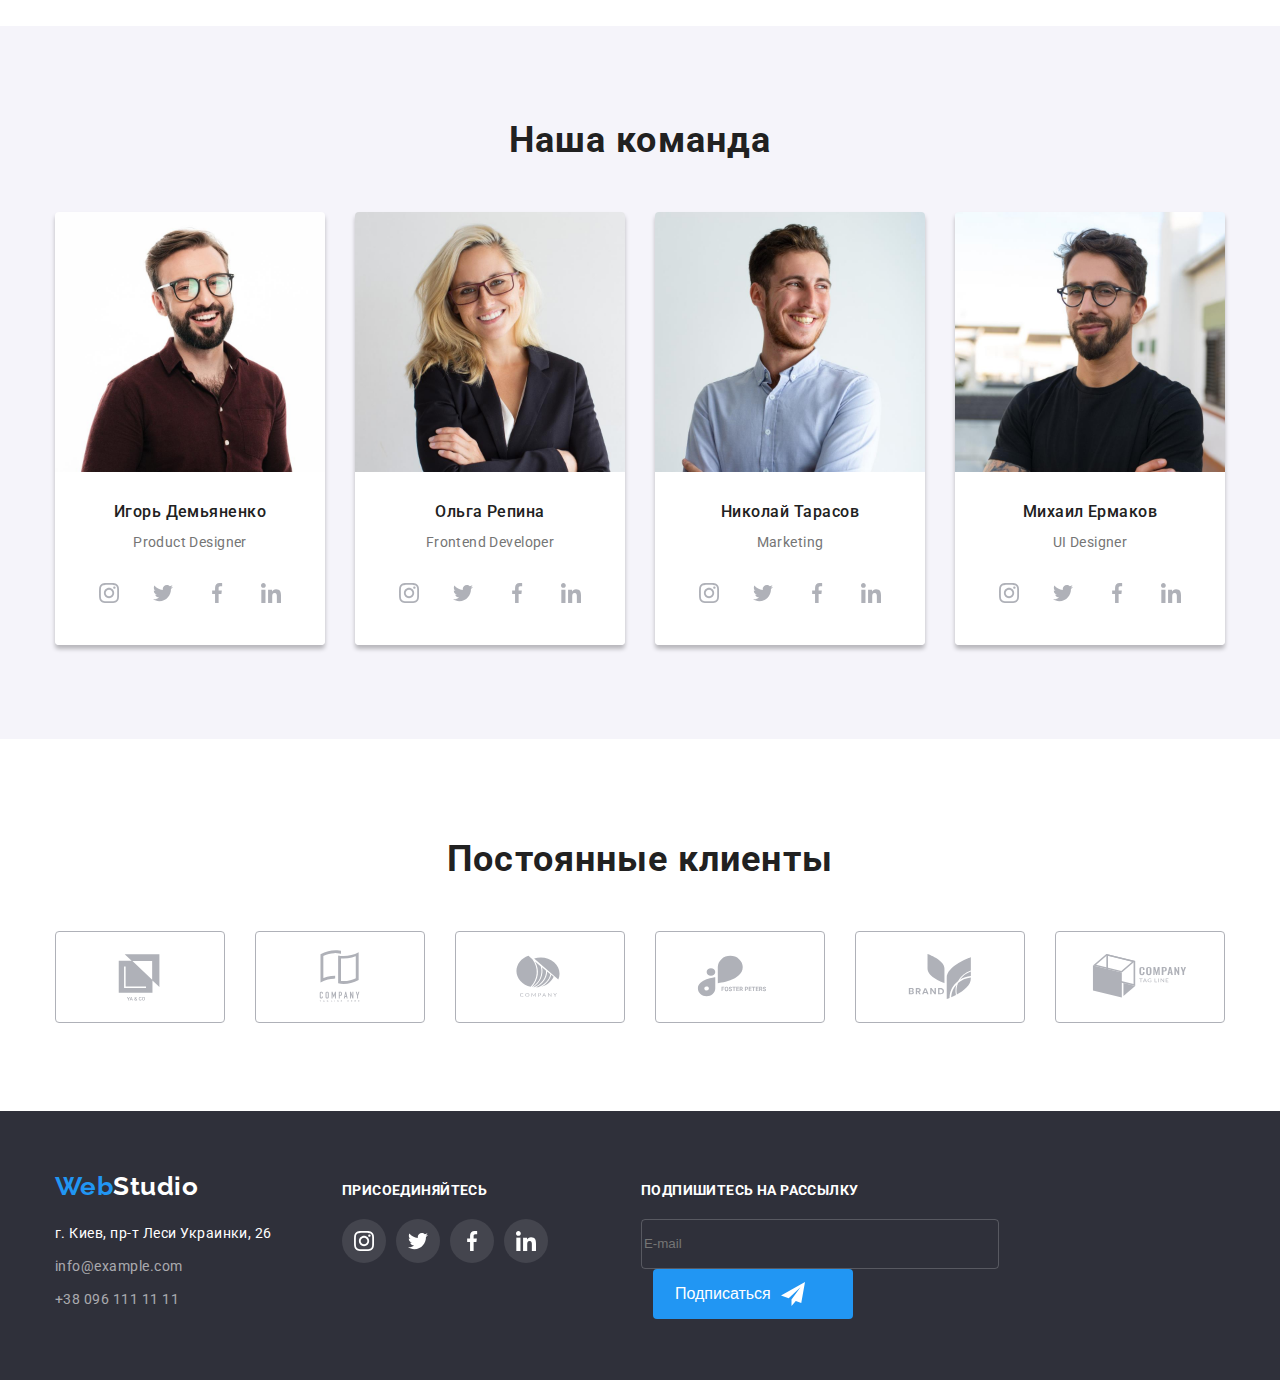
==== commit e17c8473: "hw6 ---1" ====
--- a/index.html
+++ b/index.html
@@ -417,7 +417,7 @@
       </div>
 
       <section class="online">
-        <h2 class="online-title">Подпишитесь на рассылку</h2>
+        <p class="online-title">Подпишитесь на рассылку</p>
         <form action="#" class="online-form">
           <input 
             type="email" 
@@ -448,11 +448,11 @@
   <div class="backdrop is-hidden" data-modal>
     <div class="modal">
       <button type="button" class="modal-close" data-modal-close>
-        <a href="" class="modal-close-button">
+        <span  class="modal-close-button">
           <svg class="icon-close" width="30" height="30">
             <use href="./images/icons.svg#icon-close"></use>
           </svg>
-        </a>
+        </span>
       </button>
       <p class="modal-title">Оставьте свои данные, мы вам перезвоним</p>
 
--- a/css/styles.css
+++ b/css/styles.css
@@ -112,7 +112,7 @@
   color: var(--logo-color);
 }
 
-.logo-header .logo{
+.logo-header .logo {
   padding-top: 24px;
   padding-bottom: 24px;
 }
@@ -177,8 +177,8 @@
   height: 4px;
   background-color: var(--accent-text-color);
   left: 0;
-  bottom: 0;
-  border: 1px solid var(--logo-color)
+  bottom: -1px;
+  border: 1px solid var(--logo-color);
   box-sizing: border-box;
   border-radius: 2px;
 }
@@ -224,7 +224,7 @@
 .phone-icon {
   fill: currentColor;
   margin-right: 10px;
-  transition: fill var(--time-duration)  cubic-bezier(0.4, 0, 0.2, 1);
+  transition: fill var(--time-duration) cubic-bezier(0.4, 0, 0.2, 1);
 }
 
 /*--------------- Hero------*/
@@ -325,7 +325,7 @@
   background-color: var(--features-background-color);
   width: 370px;
   height: 70px;
-  bottom: 0;  
+  bottom: 0;
   display: flex;
   justify-content: center;
   align-items: center;
@@ -394,8 +394,8 @@
   align-items: center;
   justify-content: center;
   border-radius: 50%;
-  transition: color var(--time-duration) cubic-bezier(0.4, 0, 0.2, 1), 
-  background-color var(--time-duration) cubic-bezier(0.4, 0, 0.2, 1);  
+  transition: color var(--time-duration) cubic-bezier(0.4, 0, 0.2, 1),
+    background-color var(--time-duration) cubic-bezier(0.4, 0, 0.2, 1);
 }
 
 .social-icon {
@@ -448,7 +448,7 @@
   display: flex;
   align-items: center;
   justify-content: center;
-  transition: color var(--time-duration)  cubic-bezier(0.4, 0, 0.2, 1);
+  transition: color var(--time-duration) cubic-bezier(0.4, 0, 0.2, 1);
 }
 
 .customers-icon {
@@ -503,7 +503,6 @@
 .projects .project-wrap:focus .project-top-text {
   transform: translateY(0);
 }
-
 
 .projects .item:nth-child(3n) {
   margin-right: 0;
@@ -594,7 +593,7 @@
   display: flex;
   justify-content: center;
   align-self: center;
-  margin-bottom: 50px; 
+  margin-bottom: 50px;
 }
 
 .btns-list:first-child {
@@ -618,7 +617,7 @@
   line-height: 1.6;
   cursor: pointer;
   transition: color var(--time-duration) cubic-bezier(0.4, 0, 0.2, 1),
-  background-color var(--time-duration) cubic-bezier(0.4, 0, 0.2, 1);
+    background-color var(--time-duration) cubic-bezier(0.4, 0, 0.2, 1);
 }
 
 .portfolio-button:hover,
@@ -670,7 +669,6 @@
   transition: transform var(--time-duration);
 }
 
-
 /* -----------Footer------ */
 
 .address .link {
@@ -733,7 +731,8 @@
   margin-left: 70px;
 }
 
-.connect-title {
+.connect-title,
+.online-title {
   color: var(--accent-color);
   margin-bottom: 20px;
   font-weight: 700;
@@ -743,7 +742,7 @@
   text-transform: uppercase;
 }
 
-.footer-social-item { 
+.footer-social-item {
   border-radius: 50%;
   width: 44px;
   height: 44px;
@@ -798,7 +797,6 @@
   transition: border-color var(--time-duration) cubic-bezier(0.4, 0, 0.2, 1);
 }
 
-
 .online-title {
   color: var(--accent-color);
   margin-bottom: 20px;
@@ -810,9 +808,11 @@
 }
 
 .online-button {
+  display: flex;
   border-radius: 4px;
   padding: 6px 22px;
   border: 0;
+  margin-left: 12px;
   align-items: center;
 
   background-color: var(--accent-text-color);
@@ -825,22 +825,19 @@
   line-height: 1.6;
   cursor: pointer;
   transition: color var(--time-duration) cubic-bezier(0.4, 0, 0.2, 1),
-  background-color var(--time-duration) cubic-bezier(0.4, 0, 0.2, 1);
-
+    background-color var(--time-duration) cubic-bezier(0.4, 0, 0.2, 1);
 }
 
 .online-button-icon {
   margin-left: 10px;
   transition: fill var(--time-duration) cubic-bezier(0.4, 0, 0.2, 1);
 }
-
-
 
 .backdrop {
   position: fixed;
   width: 100vw;
   height: 100vh;
-  background-color: var(--backdrop-color);  
+  background-color: var(--backdrop-color);
   top: 0;
   left: 0;
   transition: opacity var(--time-duration), visibility var(--time-duration);
@@ -861,6 +858,7 @@
 
 .modal-form {
   top: 102px;
+  justify-content: center;
   /* margin-top: 12px; */
   /* margin-bottom: 20px; */
 }
@@ -898,23 +896,21 @@
 }
 
 .modal-input:focus + .input-icon,
-.modal-input:hover + .input-icon
- {
-    fill: var(--accent-text-color);
-}
-
+.modal-input:hover + .input-icon {
+  fill: var(--accent-text-color);
+}
 
 .modal-text {
-    width: 100%;
-    height: 100px;
-    border: 1px solid var(--input-form-border);
-    border-radius: 4px;
-    outline: none;
-    padding: 10px;
-    resize: none;
-    background-color: transparent;
-    color:var(--logo-color);
-    transition: border-color var(--time-duration) cubic-bezier(0.4, 0, 0.2, 1);
+  width: 100%;
+  height: 100px;
+  border: 1px solid var(--input-form-border);
+  border-radius: 4px;
+  outline: none;
+  padding: 10px;
+  resize: none;
+  background-color: transparent;
+  color: var(--logo-color);
+  transition: border-color var(--time-duration) cubic-bezier(0.4, 0, 0.2, 1);
 }
 
 .input-icon {
@@ -935,8 +931,8 @@
 
 .modal-close-button {
   position: absolute;
-  top: 6px;
-  right: 6px;
+  top: 8px;
+  right: 8px;
   width: 30px;
   height: 30px;
   background-color: transparent;
@@ -945,7 +941,12 @@
   display: flex;
   align-items: center;
   justify-content: center;
-  /* transition: color var(--time-duration) cubic-bezier(0.4, 0, 0.2, 1); */
+  transition: color var(--time-duration) cubic-bezier(0.4, 0, 0.2, 1);
+}
+
+.modal-close-button:hover,
+.modal-close-button:focus {
+  color: var(--accent-text-color);
 }
 
 .modal-title {
@@ -960,6 +961,7 @@
 }
 
 .modal-submit-button {
+  display: block;
   border-radius: 4px;
   padding: 10px 53px;
   border: 0;
@@ -974,13 +976,11 @@
   line-height: 1.6;
   cursor: pointer;
   transition: color var(--time-duration) cubic-bezier(0.4, 0, 0.2, 1),
-  background-color var(--time-duration) cubic-bezier(0.4, 0, 0.2, 1);
+    background-color var(--time-duration) cubic-bezier(0.4, 0, 0.2, 1);
   margin: 0 auto;
 }
 
 .modal-check {
-  
-
 }
 
 .modal-check-text {
@@ -994,14 +994,14 @@
 }
 
 .modal-check-text span {
-    width: 16px;
-    height: 15px;
-    border: 2px solid var(--logo-color);
-    margin-right: 5px;
-    border-radius: 2px;
-    display: flex;
-    align-items: center;
-    justify-content: center;
+  width: 16px;
+  height: 15px;
+  border: 2px solid var(--logo-color);
+  margin-right: 5px;
+  border-radius: 2px;
+  display: flex;
+  align-items: center;
+  justify-content: center;
 }
 
 .modal-check-link {
@@ -1015,12 +1015,11 @@
 }
 
 .modal-check:checked + .modal-check-text .icon-check {
-    fill: var(--accent-text-color);
-}
-
+  fill: var(--accent-text-color);
+}
 
 .icon-check {
-  fill:transparent
+  fill: transparent;
 }
 
 .is-hidden {
@@ -1031,4 +1030,15 @@
 
 .backdrop.is-hidden .modal {
   transform: rotate(90deg);
-}+  /* 
+автозаполнение при фокусе
+
+input:-webkit-autofill,
+input:-webkit-autofill:hover,
+input:-webkit-autofill:focus,
+input:-webkit-autofill:active {
+    transition: background-color 5000s ease-in-out 0s;
+    -webkit-box-shadow: 0 0 0px 1000px #fff inset;
+}
+ */
+}
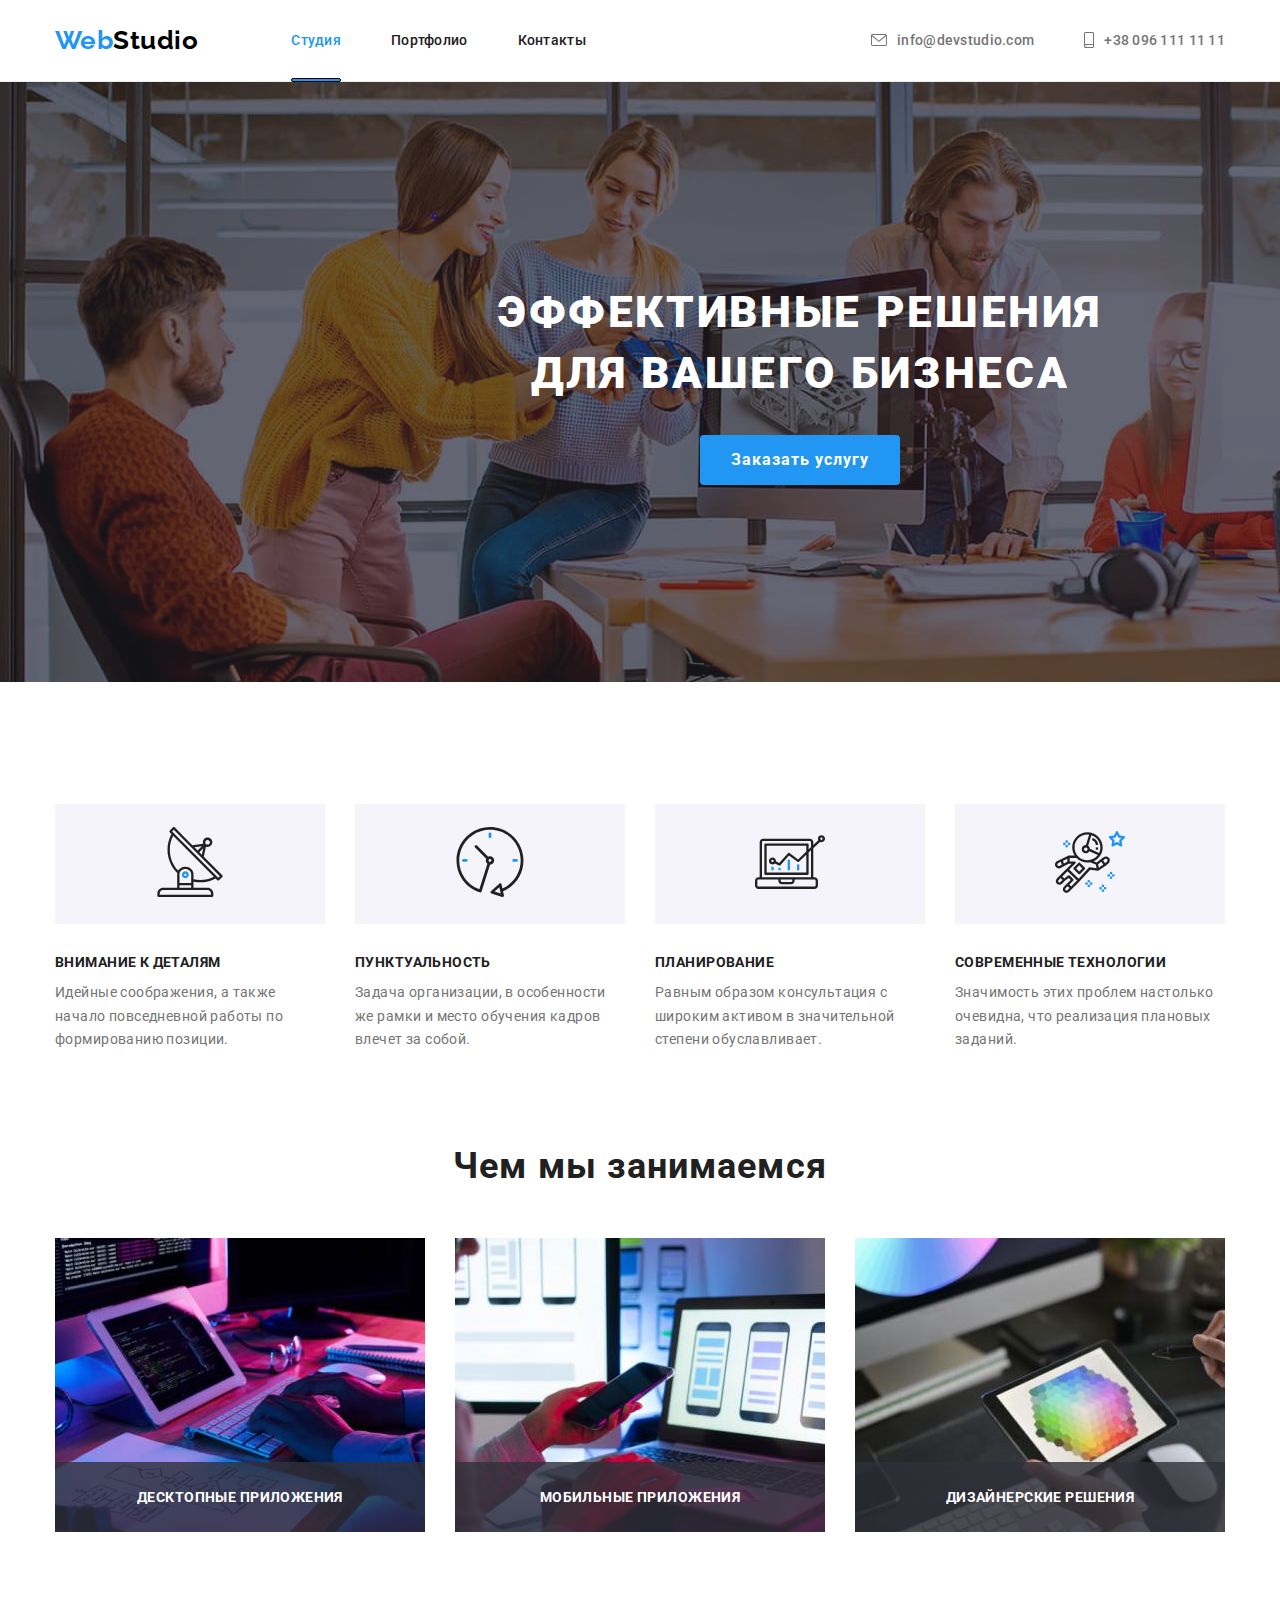
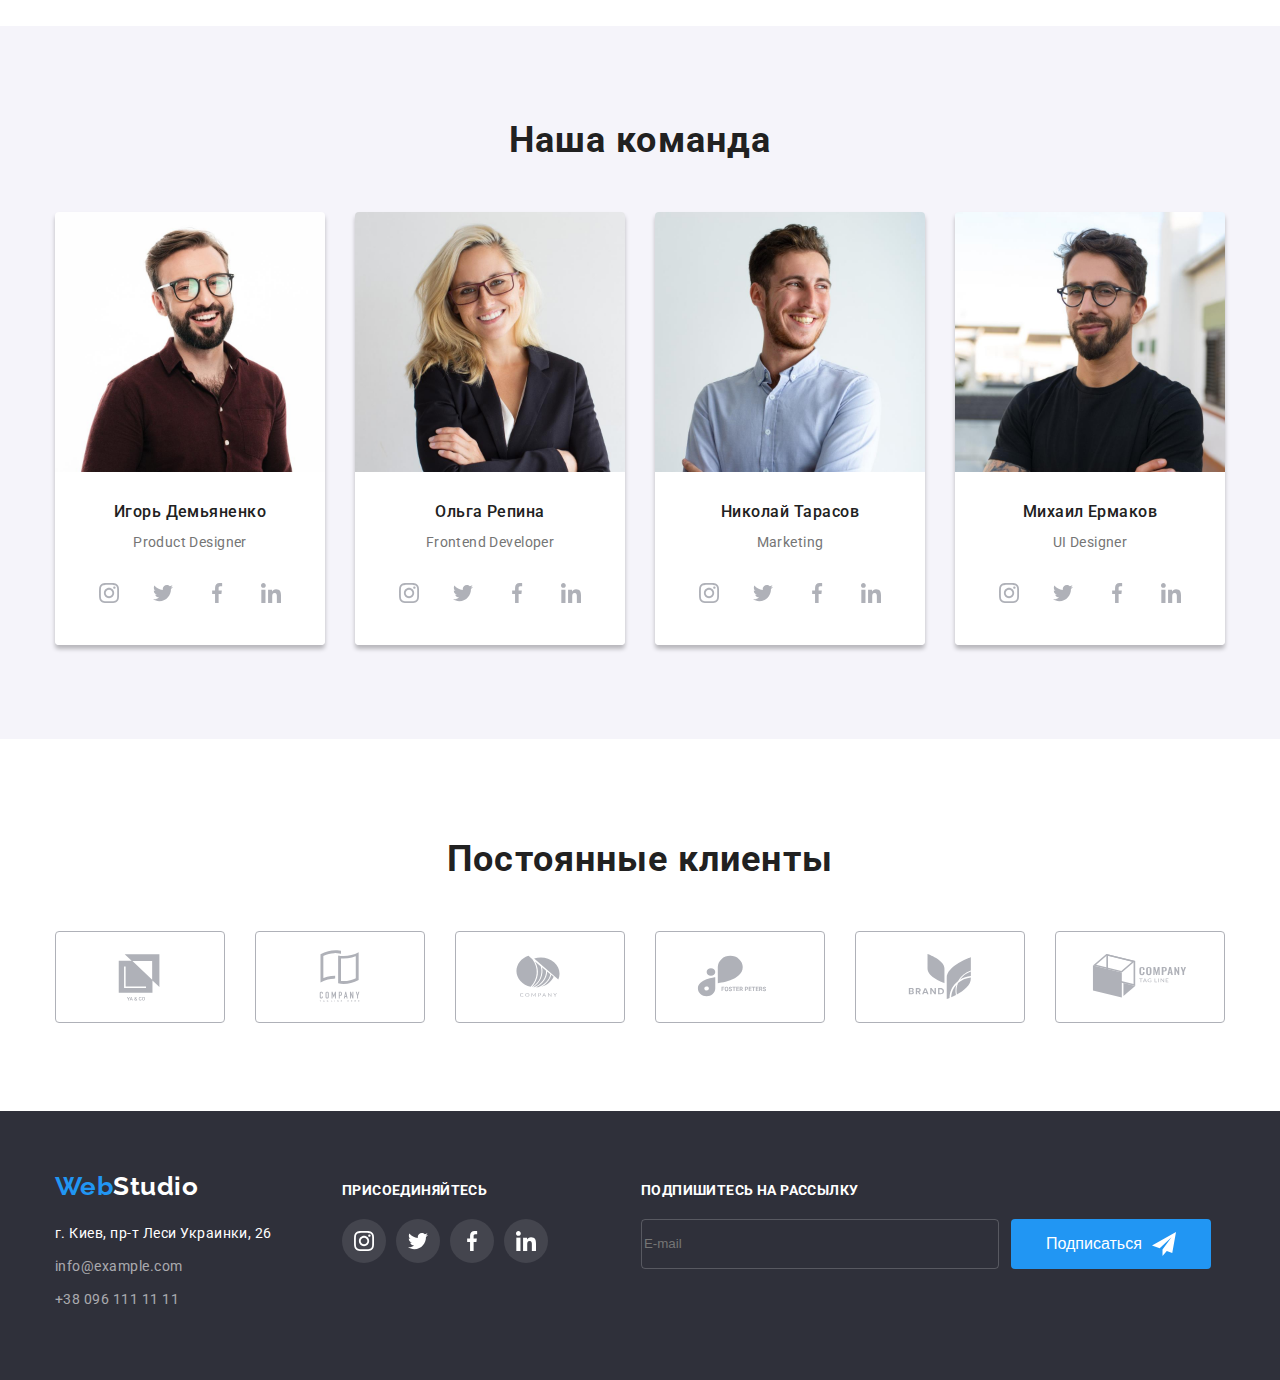
==== commit 5cac972b: "hw6 ---17" ====
--- a/index.html
+++ b/index.html
@@ -535,10 +535,10 @@
             </svg>
           </span>
            <p class="modal-check-text">
-              Соглашаюсь с рассылкой и принимаю
+               Соглашаюсь с рассылкой и принимаю 
            </p>
            <a href="" class="modal-check-link link">
-              Условия договора
+               Условия договора
            </a>
 
           </label>
--- a/css/styles.css
+++ b/css/styles.css
@@ -54,6 +54,14 @@
   height: auto;
 }
 
+input:-webkit-autofill,
+input:-webkit-autofill:hover,
+input:-webkit-autofill:focus,
+input:-webkit-autofill:active {
+  transition: background-color 5000s ease-in-out 0s;
+  -webkit-box-shadow: 0 0 0px 1000px #fff inset;
+}
+
 .visually-hidden {
   position: absolute;
   width: 1px;
@@ -797,6 +805,12 @@
   transition: border-color var(--time-duration) cubic-bezier(0.4, 0, 0.2, 1);
 }
 
+.online-form {
+  display: flex;
+  align-items: center;
+  justify-content: center;
+}
+
 .online-title {
   color: var(--accent-color);
   margin-bottom: 20px;
@@ -813,6 +827,7 @@
   padding: 6px 22px;
   border: 0;
   margin-left: 12px;
+  justify-content: center;
   align-items: center;
 
   background-color: var(--accent-text-color);
@@ -857,10 +872,8 @@
 }
 
 .modal-form {
-  top: 102px;
-  justify-content: center;
-  /* margin-top: 12px; */
-  /* margin-bottom: 20px; */
+  margin-top: 10px;
+  /* justify-content: center; */
 }
 
 .modal-form-field {
@@ -883,13 +896,15 @@
 }
 
 .modal-input {
+  display: block;
   width: 100%;
   height: 58px;
   border: 1px solid var(--input-form-border);
   border-radius: 4px;
+  padding-top: 10px;
   padding-left: 48px;
   padding-right: 31px;
-  outline: none;
+  /* outline: none;  */
   background-color: transparent;
   transition: border-color var(--time-duration) cubic-bezier(0.4, 0, 0.2, 1);
   color: var(--logo-color);
@@ -941,12 +956,12 @@
   display: flex;
   align-items: center;
   justify-content: center;
-  transition: color var(--time-duration) cubic-bezier(0.4, 0, 0.2, 1);
+  transition: fill var(--time-duration) cubic-bezier(0.4, 0, 0.2, 1);
 }
 
 .modal-close-button:hover,
 .modal-close-button:focus {
-  color: var(--accent-text-color);
+  fill: var(--accent-text-color);
 }
 
 .modal-title {
@@ -963,7 +978,7 @@
 .modal-submit-button {
   display: block;
   border-radius: 4px;
-  padding: 10px 53px;
+  padding: 30px 53px;
   border: 0;
 
   background-color: var(--accent-text-color);
@@ -986,7 +1001,7 @@
 .modal-check-text {
   display: flex;
   color: var(--primary-text-color);
-
+  align-items: center;
   font-weight: 400;
   font-size: 14px;
   line-height: 1.71;
@@ -1004,6 +1019,11 @@
   justify-content: center;
 }
 
+.modal-check:checked + .modal-check-text span {
+  background-color: var(--accent-color);
+  border: none;
+}
+
 .modal-check-link {
   color: var(--accent-text-color);
 
@@ -1030,15 +1050,4 @@
 
 .backdrop.is-hidden .modal {
   transform: rotate(90deg);
-  /* 
-автозаполнение при фокусе
-
-input:-webkit-autofill,
-input:-webkit-autofill:hover,
-input:-webkit-autofill:focus,
-input:-webkit-autofill:active {
-    transition: background-color 5000s ease-in-out 0s;
-    -webkit-box-shadow: 0 0 0px 1000px #fff inset;
-}
- */
-}
+}
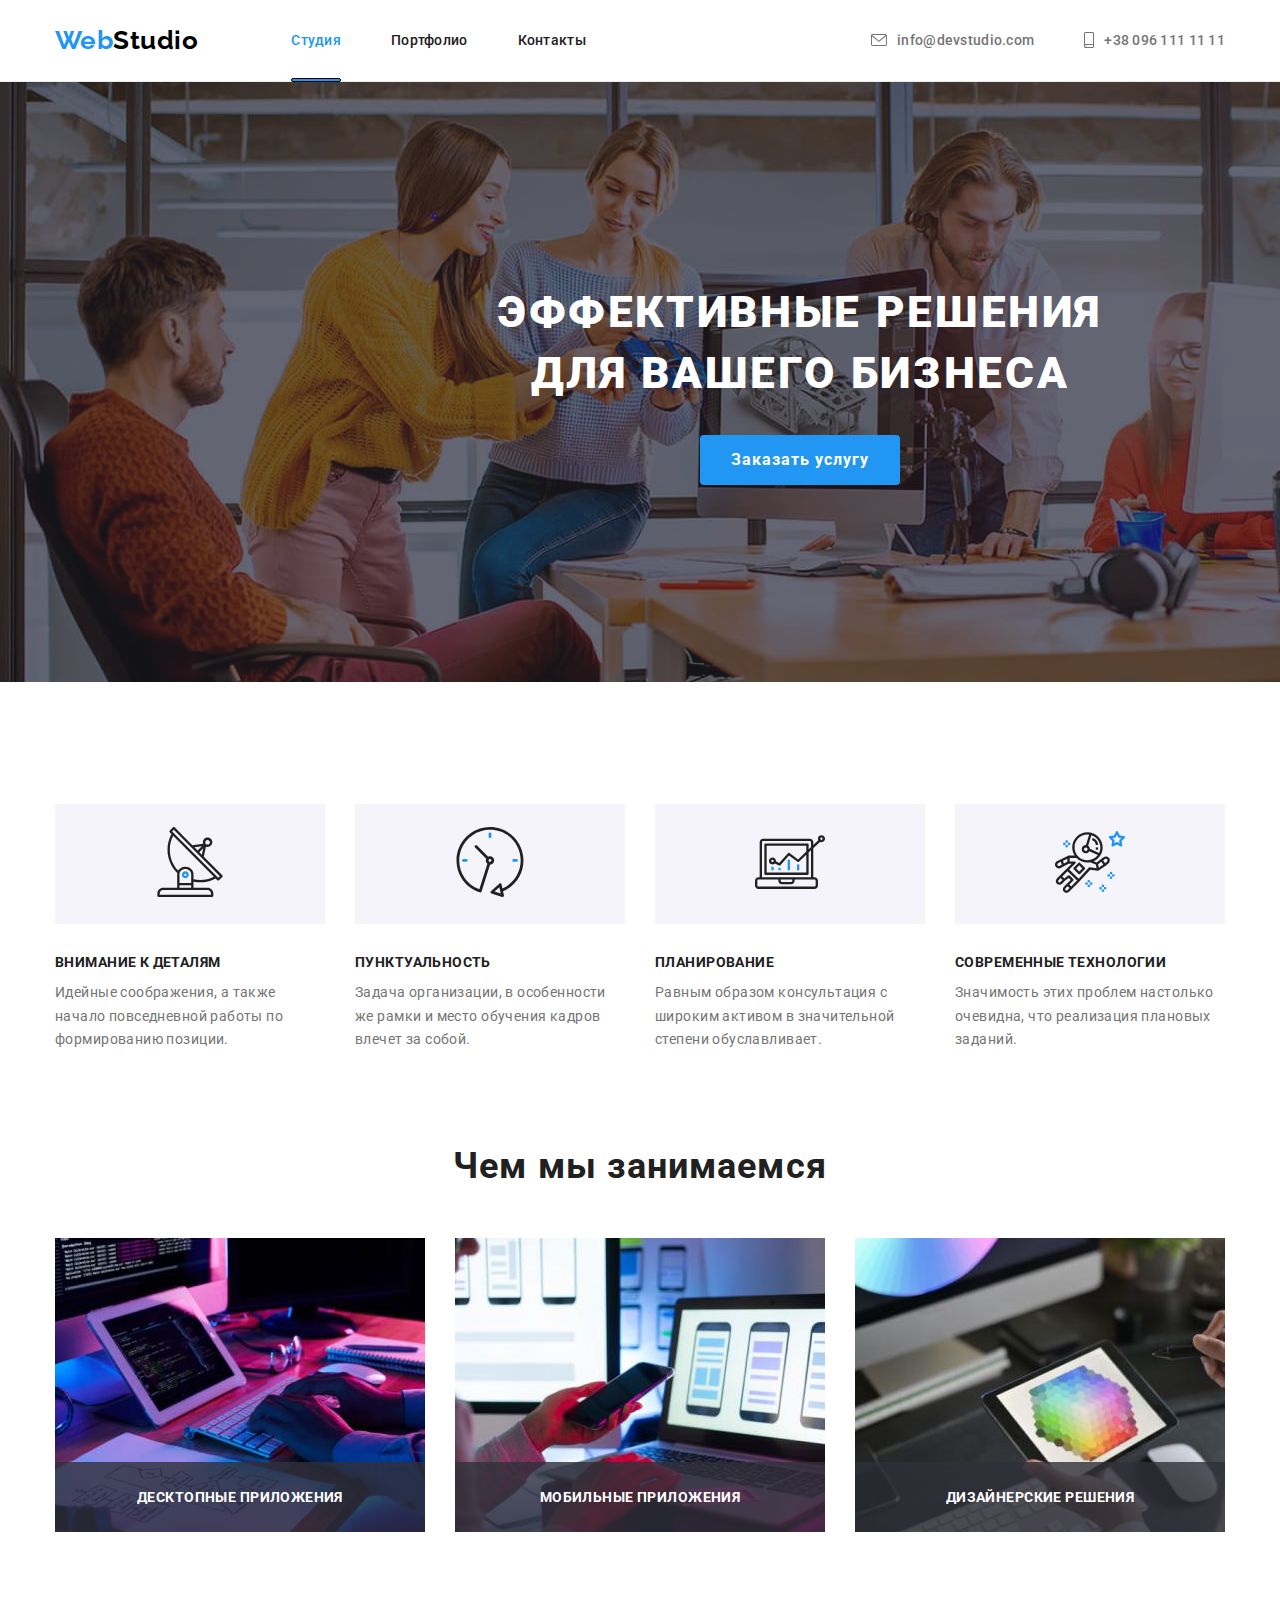
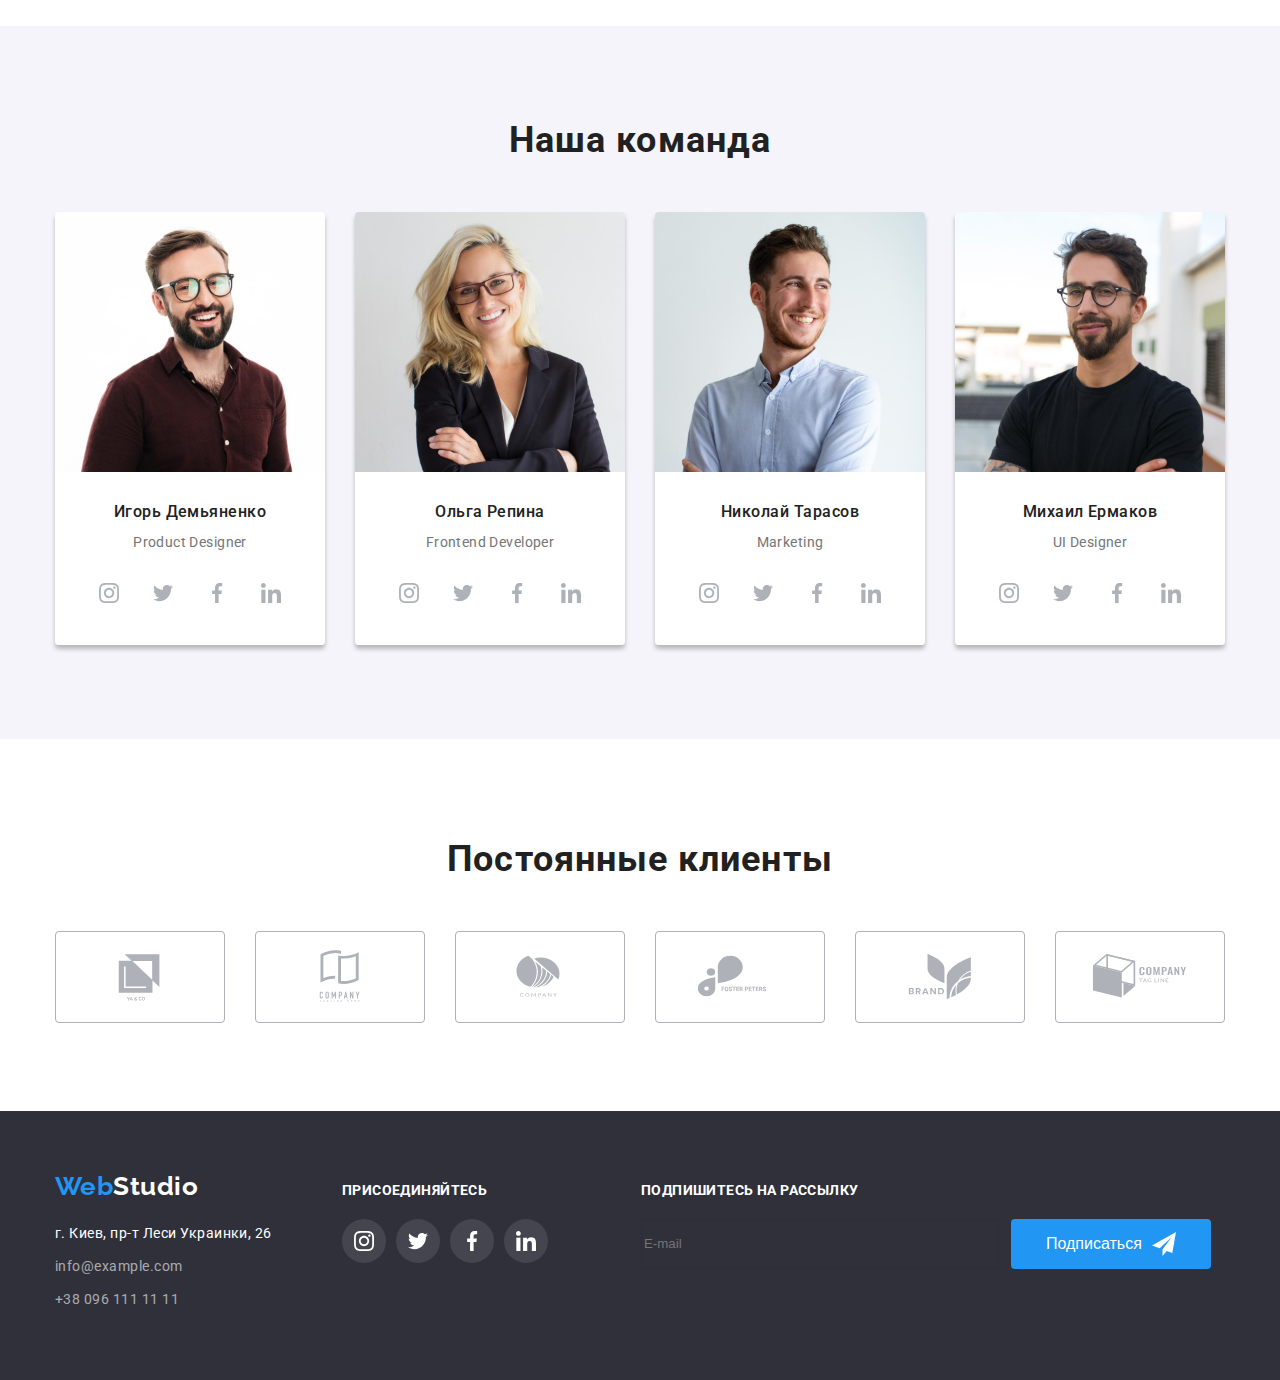
==== commit b144afd5: "hw6 ---6" ====
--- a/index.html
+++ b/index.html
@@ -447,12 +447,10 @@
 <!---------------- Backdrop --------->
   <div class="backdrop is-hidden" data-modal>
     <div class="modal">
-      <button type="button" class="modal-close" data-modal-close>
-        <span  class="modal-close-button">
-          <svg class="icon-close" width="30" height="30">
+      <button type="button" class="modal-close-button" data-modal-close>
+            <svg class="icon-close" width="30" height="30">
             <use href="./images/icons.svg#icon-close"></use>
           </svg>
-        </span>
       </button>
       <p class="modal-title">Оставьте свои данные, мы вам перезвоним</p>
 
@@ -521,7 +519,7 @@
           </div>
         </div>
 
-        <div class="modal-form-field ">
+        <div class="modal-form-field check-wrap">
           <input 
             type="checkbox" 
             name="policy"
@@ -529,17 +527,14 @@
             class="modal-check visually-hidden"
           />
           <label for="modal-check" 
-          class="modal-check-text">
+          class="modal-check-text modal-check-wrap">
           <span><svg class="icon-check" width="16" height="15">
               <use href="./images/icons.svg#icon-check"></use>
             </svg>
           </span>
            <p class="modal-check-text">
-               Соглашаюсь с рассылкой и принимаю 
-           </p>
-           <a href="" class="modal-check-link link">
-               Условия договора
-           </a>
+               Соглашаюсь с рассылкой и принимаю  </p>
+           <a href="" class="modal-check-link link"> Условия договора</a>
 
           </label>
         </div>
--- a/css/styles.css
+++ b/css/styles.css
@@ -21,7 +21,7 @@
   --social-link-color: #afb1b8;
   --button-shadow: rgba(0, 0, 0, 0.25);
   --footer-social-link-color: rgba(255, 255, 255, 0.1);
-  --input-form-border: rgba(255, 255, 255, 0.2);
+  --input-form-border: rgba(33, 33, 33, 0.2);
   --time-duration: 500ms;
   --features-background-color: rgba(47, 48, 58, 0.8);
   --top-box-color: rgba(33, 150, 243, 0.9);
@@ -869,10 +869,11 @@
   height: 581px;
   background-color: var(--background-color);
   border-radius: 5px;
+  /* margin-top: -75px; */
 }
 
 .modal-form {
-  margin-top: 10px;
+  margin-top: 30px;
   /* justify-content: center; */
 }
 
@@ -889,22 +890,24 @@
 }
 
 .modal-input-text {
+  display: block;
+  font-weight: 400;
   font-size: 12px;
-  display: block;
+  line-height: 1.16;
+  letter-spacing: 0.01em;
   margin-bottom: 5px;
-  color: var(--logo-color);
+  color: var(--primary-text-color);
 }
 
 .modal-input {
   display: block;
   width: 100%;
-  height: 58px;
+  height: 40px;
   border: 1px solid var(--input-form-border);
   border-radius: 4px;
-  padding-top: 10px;
   padding-left: 48px;
   padding-right: 31px;
-  /* outline: none;  */
+  outline: none;
   background-color: transparent;
   transition: border-color var(--time-duration) cubic-bezier(0.4, 0, 0.2, 1);
   color: var(--logo-color);
@@ -916,6 +919,7 @@
 }
 
 .modal-text {
+  display: block;
   width: 100%;
   height: 100px;
   border: 1px solid var(--input-form-border);
@@ -928,6 +932,13 @@
   transition: border-color var(--time-duration) cubic-bezier(0.4, 0, 0.2, 1);
 }
 
+.modal-input:hover,
+.modal-input:focus,
+.modal-text:focus,
+.modal-text:hover {
+  border-color: var(--accent-text-color);
+}
+
 .input-icon {
   position: absolute;
   top: 50%;
@@ -938,10 +949,6 @@
 
 .icon-close {
   transition: fill var(--time-duration) cubic-bezier(0.4, 0, 0.2, 1);
-}
-
-.icon-close:hover {
-  fill: var(--accent-text-color);
 }
 
 .modal-close-button {
@@ -956,11 +963,12 @@
   display: flex;
   align-items: center;
   justify-content: center;
-  transition: fill var(--time-duration) cubic-bezier(0.4, 0, 0.2, 1);
-}
-
-.modal-close-button:hover,
-.modal-close-button:focus {
+  transition: fill var(--time-duration) cubic-bezier(0.4, 0, 0.2, 1),
+    border-color var(--time-duration) cubic-bezier(0.4, 0, 0.2, 1);
+}
+
+.modal-close-button:hover .icon-close,
+.modal-close-button:focus .icon-close {
   fill: var(--accent-text-color);
 }
 
@@ -976,9 +984,10 @@
 }
 
 .modal-submit-button {
-  display: block;
+  display: flex;
+  justify-content: center;
+  align-items: center;
   border-radius: 4px;
-  padding: 30px 53px;
   border: 0;
 
   background-color: var(--accent-text-color);
@@ -992,15 +1001,21 @@
   cursor: pointer;
   transition: color var(--time-duration) cubic-bezier(0.4, 0, 0.2, 1),
     background-color var(--time-duration) cubic-bezier(0.4, 0, 0.2, 1);
-  margin: 0 auto;
-}
-
-.modal-check {
+  margin: auto;
+}
+
+.check-wrap {
+  margin-top: 20px;
+}
+
+.modal-check-wrap {
+  margin-bottom: 30px;
 }
 
 .modal-check-text {
   display: flex;
   color: var(--primary-text-color);
+  justify-content: center;
   align-items: center;
   font-weight: 400;
   font-size: 14px;
@@ -1032,6 +1047,7 @@
   line-height: 1.71;
   letter-spacing: 0.03em;
   text-decoration-line: underline;
+  margin-left: 5px;
 }
 
 .modal-check:checked + .modal-check-text .icon-check {
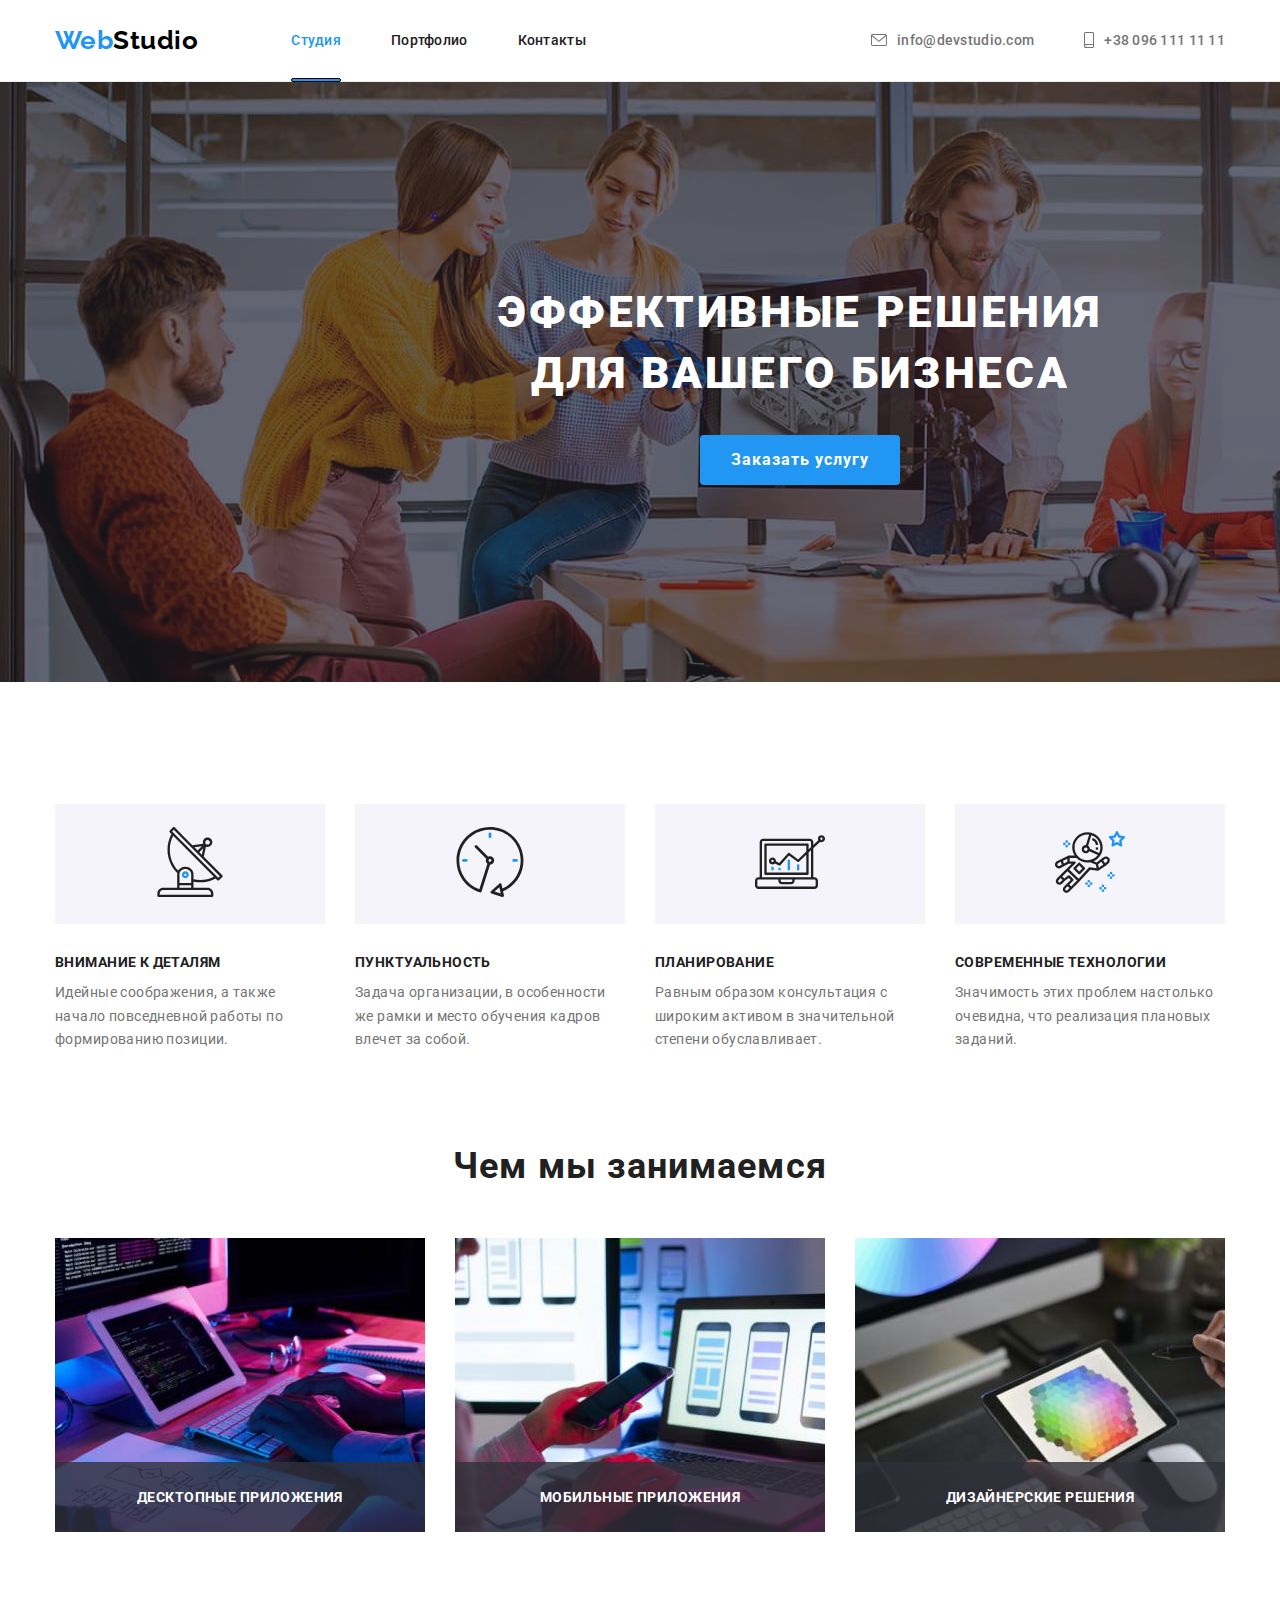
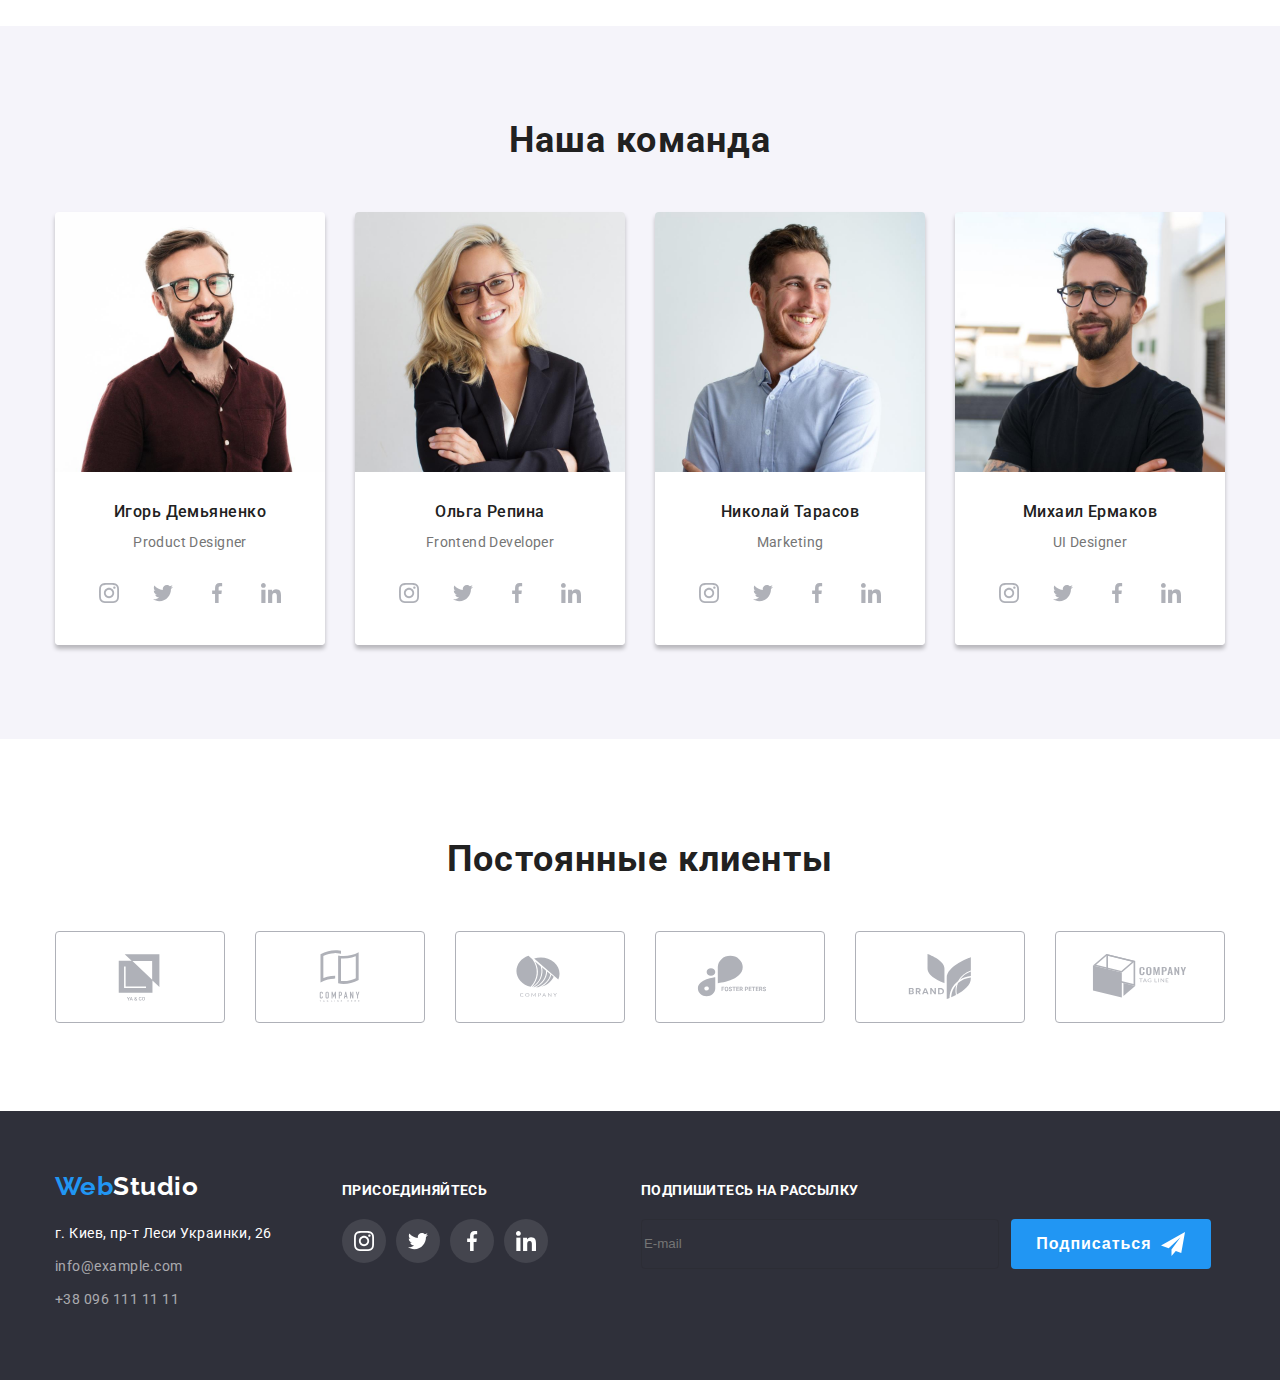
==== commit d8070f35: "hw6 --8" ====
--- a/index.html
+++ b/index.html
@@ -416,7 +416,7 @@
         </ul>
       </div>
 
-      <section class="online">
+      <div class="online">
         <p class="online-title">Подпишитесь на рассылку</p>
         <form action="#" class="online-form">
           <input 
@@ -437,7 +437,7 @@
             </svg>
           </button>            
         </form>
-      </section>
+      </div>
 
 
     </div>
--- a/css/styles.css
+++ b/css/styles.css
@@ -835,9 +835,10 @@
 
   width: 200px;
   height: 50px;
-  font-weight: 500;
+  font-weight: 700;
   font-size: 16px;
   line-height: 1.6;
+  letter-spacing: 0.06em;
   cursor: pointer;
   transition: color var(--time-duration) cubic-bezier(0.4, 0, 0.2, 1),
     background-color var(--time-duration) cubic-bezier(0.4, 0, 0.2, 1);
@@ -869,7 +870,7 @@
   height: 581px;
   background-color: var(--background-color);
   border-radius: 5px;
-  /* margin-top: -75px; */
+  margin-top: -75px;
 }
 
 .modal-form {
@@ -974,6 +975,7 @@
 
 .modal-title {
   position: absolute;
+  display: block;
   font-weight: 700;
   font-size: 20px;
   line-height: 1.15;
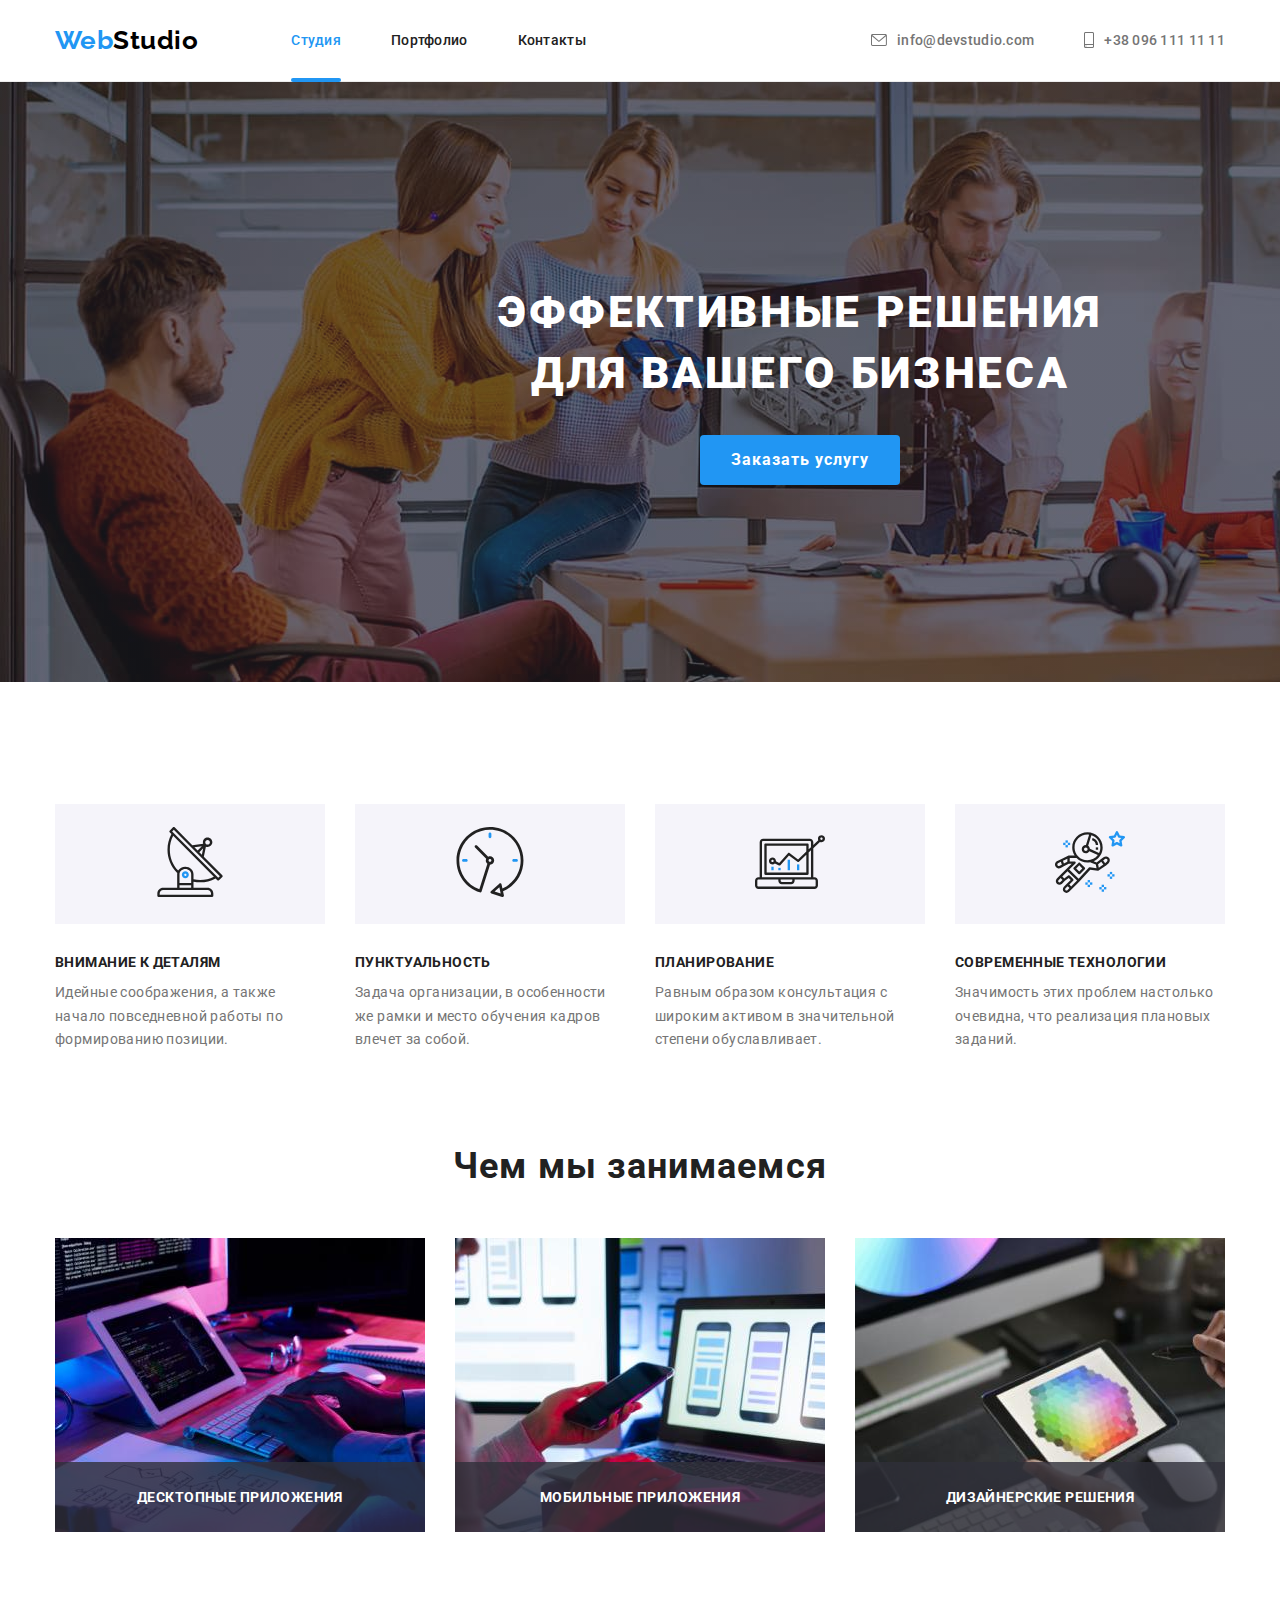
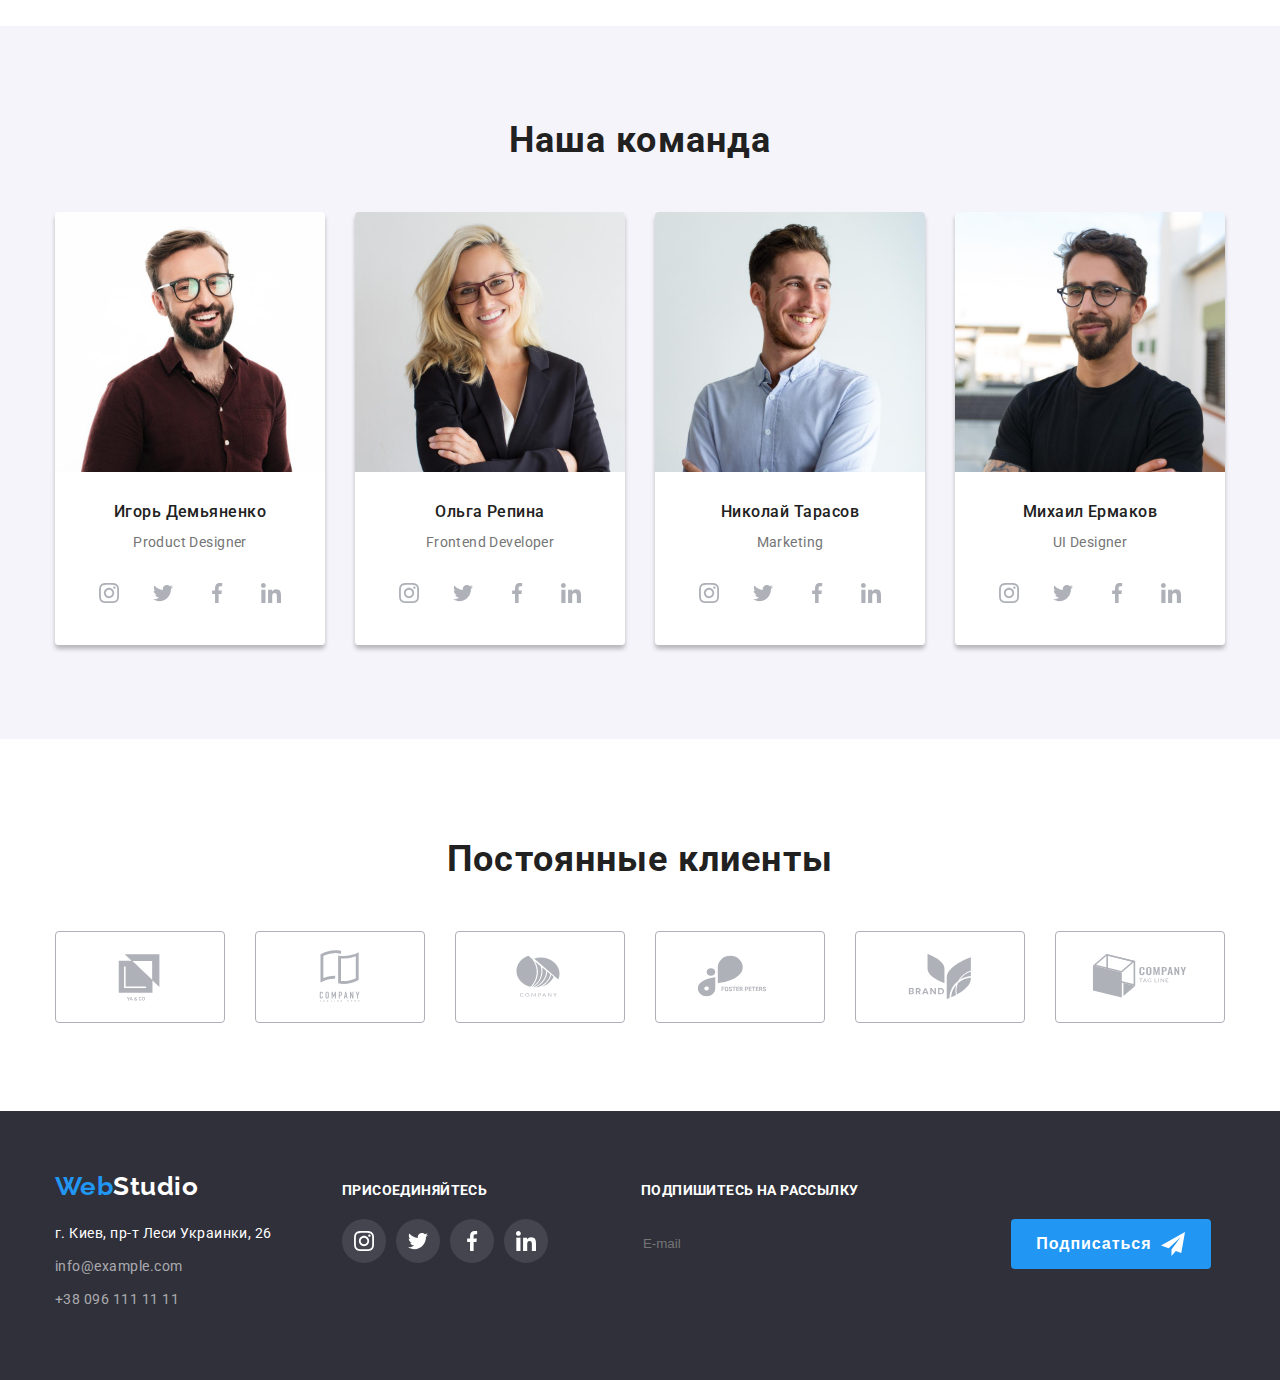
==== commit e78c4687: "hw6 ===2" ====
--- a/index.html
+++ b/index.html
@@ -448,9 +448,11 @@
   <div class="backdrop is-hidden" data-modal>
     <div class="modal">
       <button type="button" class="modal-close-button" data-modal-close>
-            <svg class="icon-close" width="30" height="30">
-            <use href="./images/icons.svg#icon-close"></use>
-          </svg>
+            <a href="">
+              <svg class="icon-close" width="30" height="30">
+              <use href="./images/icons.svg#icon-close"></use>
+              </svg>
+            </a>
       </button>
       <p class="modal-title">Оставьте свои данные, мы вам перезвоним</p>
 
--- a/css/styles.css
+++ b/css/styles.css
@@ -22,6 +22,7 @@
   --button-shadow: rgba(0, 0, 0, 0.25);
   --footer-social-link-color: rgba(255, 255, 255, 0.1);
   --input-form-border: rgba(33, 33, 33, 0.2);
+  --footer-form-border: rgba(255, 255, 255, 0.3;)
   --time-duration: 500ms;
   --features-background-color: rgba(47, 48, 58, 0.8);
   --top-box-color: rgba(33, 150, 243, 0.9);
@@ -186,7 +187,7 @@
   background-color: var(--accent-text-color);
   left: 0;
   bottom: -1px;
-  border: 1px solid var(--logo-color);
+  /* border: 1px solid var(--logo-color); */
   box-sizing: border-box;
   border-radius: 2px;
 }
@@ -718,10 +719,6 @@
   display: flex;
 }
 
-.bottom .down {
-  /* margin-bottom: 20px; */
-}
-
 .logo-footer {
   margin-bottom: 20px;
 }
@@ -795,7 +792,7 @@
   background-color: transparent;
   width: 358px;
   height: 50px;
-  border: 1px solid var(--input-form-border);
+  border: 1px solid var(--footer-form-border);
   border-radius: 4px;
   outline: none;
   /* padding-left: 25px; */
@@ -971,6 +968,7 @@
 .modal-close-button:hover .icon-close,
 .modal-close-button:focus .icon-close {
   fill: var(--accent-text-color);
+  border-color: var(--accent-color);
 }
 
 .modal-title {
@@ -1036,9 +1034,17 @@
   justify-content: center;
 }
 
+.modal-check .icon-check {
+  fill: var(--accent-color);
+}
+
 .modal-check:checked + .modal-check-text span {
   background-color: var(--accent-color);
   border: none;
+}
+
+.modal-check:checked + .modal-check-text .icon-check {
+  fill: var(--accent-text-color);
 }
 
 .modal-check-link {
@@ -1052,14 +1058,6 @@
   margin-left: 5px;
 }
 
-.modal-check:checked + .modal-check-text .icon-check {
-  fill: var(--accent-text-color);
-}
-
-.icon-check {
-  fill: transparent;
-}
-
 .is-hidden {
   visibility: hidden;
   opacity: 0;
